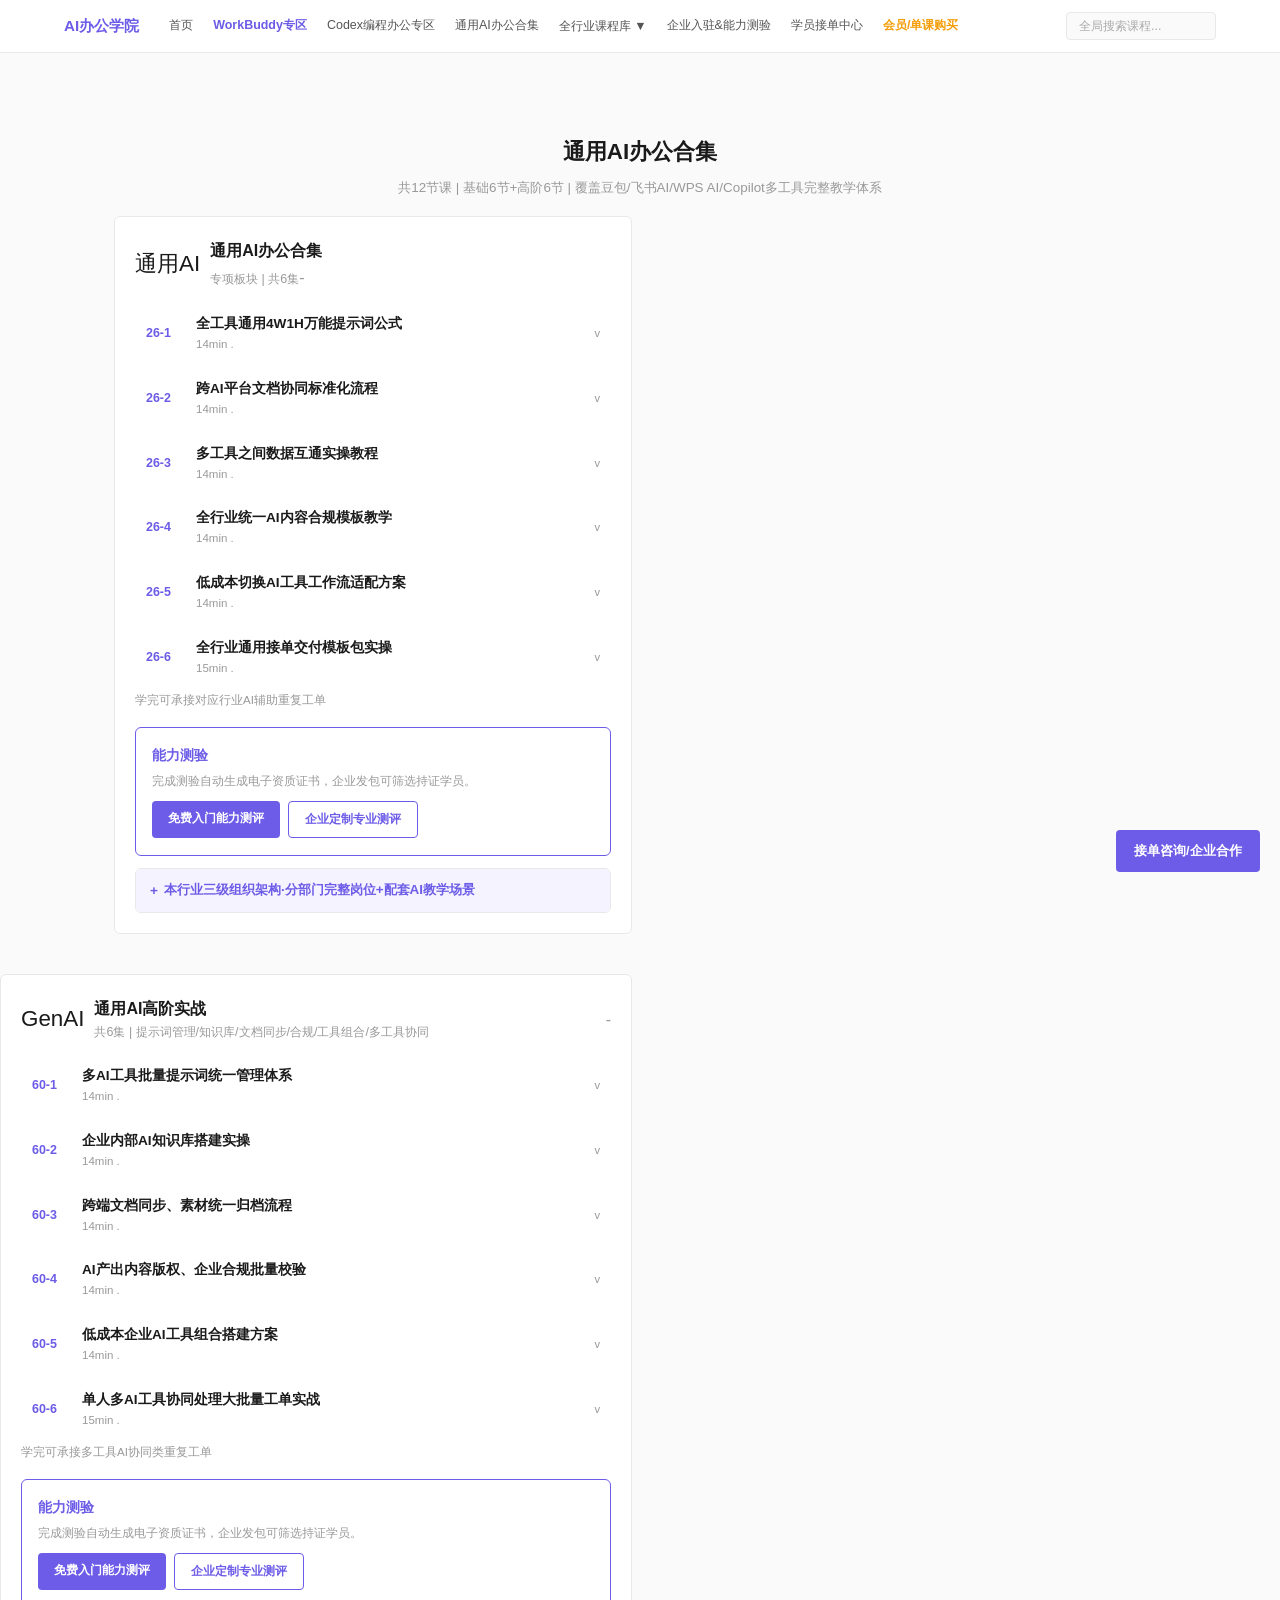
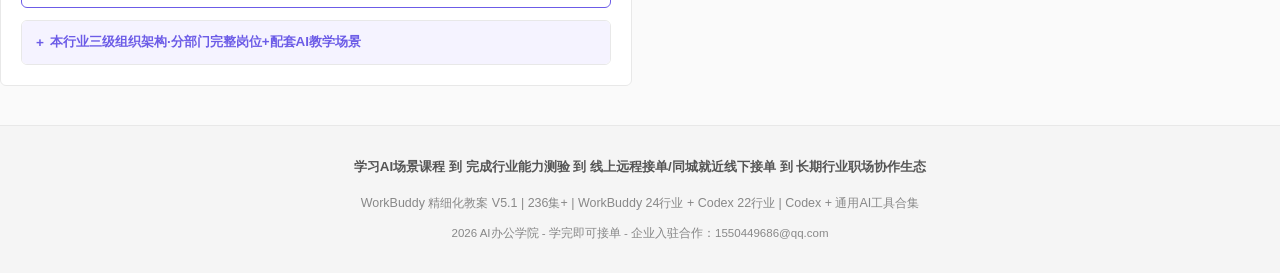
==== ai-universal.html @ bb8b0fdb "V8.2: 首页新增蝴蝶手绘开场动画-飞行轨迹拼出行星下的学院-2.5s淡出" ====
<!DOCTYPE html>
<html lang="zh-CN">
<head>
<meta charset="UTF-8">
<meta name="viewport" content="width=device-width, initial-scale=1.0">
<title>通用AI合集 | AI办公学院</title>
<link rel="stylesheet" href="styles.css">
<style>

</style>
</head>
<body>
<div class="top-nav">
  <div class="top-nav-inner">
    <a href="index.html" class="logo">AI办公学院</a>
    <div class="nav-links">
      <a href="index.html">首页</a>
      <a href="workbuddy.html" class="accent">WorkBuddy专区</a>
      <a href="codex.html">Codex编程办公专区</a>
      <a href="ai-universal.html">通用AI办公合集</a>
      <div class="dropdown">
        <button class="dropbtn">全行业课程库 ▼</button>
        <div class="dropdown-content">
          <a href="workbuddy.html?ch=0">通用基础入门</a><a href="workbuddy.html?ch=1">教育/培训</a>
          <a href="workbuddy.html?ch=2">电商/零售</a><a href="workbuddy.html?ch=3">制造业/供应链</a>
          <a href="workbuddy.html?ch=4">商务/企业服务</a><a href="workbuddy.html?ch=5">IT/科技</a>
          <a href="workbuddy.html?ch=6">金融/财会</a><a href="workbuddy.html?ch=7">创意/营销</a>
          <a href="workbuddy.html?ch=8">医疗/卫生</a><a href="workbuddy.html?ch=9">法律/咨询</a>
          <a href="workbuddy.html?ch=10">新媒体/内容创作</a><a href="workbuddy.html?ch=11">餐饮/酒店</a>
          <a href="workbuddy.html?ch=12">房地产/建筑</a><a href="workbuddy.html?ch=13">物流/运输</a>
          <a href="workbuddy.html?ch=14">游戏/娱乐</a><a href="workbuddy.html?ch=15">农业/食品</a>
          <a href="workbuddy.html?ch=16">政府/公共服务</a><a href="workbuddy.html?ch=17">科研/学术</a>
          <a href="workbuddy.html?ch=18">Skills开发</a><a href="workbuddy.html?ch=19">Prompt Engineering</a>
          <a href="workbuddy.html?ch=20">AI工作流自动化</a><a href="workbuddy.html?ch=21">数据分析进阶</a>
          <a href="workbuddy.html?ch=22">AI安全与合规</a>
          <a href="workbuddy.html?ch=23">艺术设计行业</a><a href="workbuddy.html?ch=24">传统手艺/非遗</a>
        </div>
      </div>
      <a href="enterprise.html">企业入驻&amp;能力测验</a>
      <a href="order-center.html">学员接单中心</a>
      <a href="enterprise.html#pricing" style="color:#f59e0b;font-weight:700;">会员/单课购买</a>
    </div>
    <div class="nav-search">
      <input type="text" id="navSearch" placeholder="全局搜索课程..." oninput="applyFilters()">
    </div>
  </div>
</div>
<div class="container">
<div class="section-divider" id="general-ai-section">
  <h2>通用AI办公合集</h2>
  <p>共12节课 | 基础6节+高阶6节 | 覆盖豆包/飞书AI/WPS AI/Copilot多工具完整教学体系</p>
</div>
<div class="category-grid">
  <div class="category-card" data-ch="26">
    <div class="card-header" onclick="this.parentElement.classList.toggle('collapsed')">
      <div class="card-emoji">通用AI</div>
      <div><div class="card-title">通用AI办公合集</div><div class="card-sub">专项板块 | 共6集<span class="card-toggle">-</span></div></div>
    </div>
    <ul class="ep-list">
<li class="ep-item" data-ch="26" data-ep="1" data-search="全工具通用4W1H万能提示词公式 通用提示词 教学环节1：情境导入——换了AI工具就不会用了？不存在的（1.5分钟）
设计意图：揭示所有AI工具提示词设计的底层共通逻辑，无论切换到豆包/飞书AI/WPS AI/Copilot都能快速适应。
核心理念：掌握4W1H，等于掌握了所有AI工具的通用语言。

教学环节2：4W1H公式深度拆解（4分钟）
知识内容：What(做什么/定义任务边界/明确产出形式)、Who(角色设定/专业背景/语气风格)、Why(目的说明/质量标准/成功定义)、How(步骤约束/格式要求/限制条件)、With(使用什么/工具选择/数据来源/参考素材)。
实操指令：用4W1H公式分别在豆包、飞书AI、WPS AI中执行同一个任务，对比产出差异和优化方向。

教学环节3：跨平台实操对比（4分钟）
实操指令：用同一套4W1H提示词，分别在以下工具执行【生成月度销售分析报告】任务：ChatGPT/豆包/飞书AI/WPS AI/Copilot，对比输出质量并记录各工具的最佳参数配置。

教学环节4：学员跟练（3分钟）
实操指令：选择你常用的2个AI工具，用4W1H公式分别编写提示词完成【竞品分析报告】，对比并优化。

教学环节5：总结与课后工单（1.5分钟）
学员收获：掌握4W1H万能提示词公式、能够在不同AI工具间自由切换、建立个人提示词质量评估标准。">
          <div class="ep-head" onclick="this.parentElement.classList.toggle('open')">
            <span class="ep-num">26-1</span>
            <div class="ep-info"><div class="ep-title">全工具通用4W1H万能提示词公式</div><div class="ep-meta">14min . </div></div>
            <span class="ep-arr">v</span>
          </div>
          <div class="ep-body"><div class="seg"><div class="sn">教学环节1：情境导入——换了AI工具就不会用了？不存在的（1.5分钟）</div><div class="sc">设计意图：揭示所有AI工具提示词设计的底层共通逻辑，无论切换到豆包/飞书AI/WPS AI/Copilot都能快速适应。
核心理念：掌握4W1H，等于掌握了所有AI工具的通用语言。</div></div><div class="seg"><div class="sn">教学环节2：4W1H公式深度拆解（4分钟）</div><div class="sc">知识内容：What(做什么/定义任务边界/明确产出形式)、Who(角色设定/专业背景/语气风格)、Why(目的说明/质量标准/成功定义)、How(步骤约束/格式要求/限制条件)、With(使用什么/工具选择/数据来源/参考素材)。
实操指令：用4W1H公式分别在豆包、飞书AI、WPS AI中执行同一个任务，对比产出差异和优化方向。</div></div><div class="seg"><div class="sn">教学环节3：跨平台实操对比（4分钟）</div><div class="sc">实操指令：用同一套4W1H提示词，分别在以下工具执行【生成月度销售分析报告】任务：ChatGPT/豆包/飞书AI/WPS AI/Copilot，对比输出质量并记录各工具的最佳参数配置。</div></div><div class="seg"><div class="sn">教学环节4：学员跟练（3分钟）</div><div class="sc">实操指令：选择你常用的2个AI工具，用4W1H公式分别编写提示词完成【竞品分析报告】，对比并优化。</div></div><div class="seg"><div class="sn">教学环节5：总结与课后工单（1.5分钟）</div><div class="sc">学员收获：掌握4W1H万能提示词公式、能够在不同AI工具间自由切换、建立个人提示词质量评估标准。</div></div>

          <div class="work-order-block">
            <div class="wo-title">课后接单实操工单</div>
            <div class="wo-desc">本行业企业真实重复工作任务，完成后可存入个人学员档案，解锁接单资质。</div>
            <a href="index.html" class="wo-btn">素材模板包下载（付费增值）</a>
          </div>

          </div>
        </li>
<li class="ep-item" data-ch="26" data-ep="2" data-search="跨AI平台文档协同标准化流程 跨平台协同 教学环节1：情境导入——各部门用不同AI工具，协同像巴别塔（1分钟）
设计意图：展示企业中多AI工具并存的现实状况和标准化协同方案。

教学环节2：标准化协同框架（3.5分钟）
知识内容：文档标准中间格式(Markdown→任意格式)、命名规范与版本管理、协同工作流(创作→审核→发布→归档)、跨平台格式兼容性矩阵。

教学环节3：协同流程实操（4.5分钟）
实操指令：建立团队AI文档协同标准：统一使用Markdown作为中间格式→定义文件命名规则(日期-项目-类型-版本)→设定审核流程(草案→评审→定稿)。演示一个完整的跨平台协同流程：用WPS AI生成初稿→转Markdown→用飞书AI补充数据分析→用豆包润色→输出最终版。

教学环节4：学员跟练（3分钟）
实操指令：为你所在的团队设计一份AI文档协同标准流程，包含格式规范、命名规则、审核节点。

教学环节5：总结与课后工单（2分钟）
学员收获：掌握跨平台文档协同的标准化流程、能够设计团队级AI协同规范、理解标准化在企业AI落地中的关键作用。">
          <div class="ep-head" onclick="this.parentElement.classList.toggle('open')">
            <span class="ep-num">26-2</span>
            <div class="ep-info"><div class="ep-title">跨AI平台文档协同标准化流程</div><div class="ep-meta">14min . </div></div>
            <span class="ep-arr">v</span>
          </div>
          <div class="ep-body"><div class="seg"><div class="sn">教学环节1：情境导入——各部门用不同AI工具，协同像巴别塔（1分钟）</div><div class="sc">设计意图：展示企业中多AI工具并存的现实状况和标准化协同方案。</div></div><div class="seg"><div class="sn">教学环节2：标准化协同框架（3.5分钟）</div><div class="sc">知识内容：文档标准中间格式(Markdown→任意格式)、命名规范与版本管理、协同工作流(创作→审核→发布→归档)、跨平台格式兼容性矩阵。</div></div><div class="seg"><div class="sn">教学环节3：协同流程实操（4.5分钟）</div><div class="sc">实操指令：建立团队AI文档协同标准：统一使用Markdown作为中间格式→定义文件命名规则(日期-项目-类型-版本)→设定审核流程(草案→评审→定稿)。演示一个完整的跨平台协同流程：用WPS AI生成初稿→转Markdown→用飞书AI补充数据分析→用豆包润色→输出最终版。</div></div><div class="seg"><div class="sn">教学环节4：学员跟练（3分钟）</div><div class="sc">实操指令：为你所在的团队设计一份AI文档协同标准流程，包含格式规范、命名规则、审核节点。</div></div><div class="seg"><div class="sn">教学环节5：总结与课后工单（2分钟）</div><div class="sc">学员收获：掌握跨平台文档协同的标准化流程、能够设计团队级AI协同规范、理解标准化在企业AI落地中的关键作用。</div></div>

          <div class="work-order-block">
            <div class="wo-title">课后接单实操工单</div>
            <div class="wo-desc">本行业企业真实重复工作任务，完成后可存入个人学员档案，解锁接单资质。</div>
            <a href="index.html" class="wo-btn">素材模板包下载（付费增值）</a>
          </div>

          </div>
        </li>
<li class="ep-item" data-ch="26" data-ep="3" data-search="多工具之间数据互通实操教程 多工具数据互通 教学环节1：情境导入——在5个AI工具之间复制粘贴数据，你应该不陌生（1分钟）
设计意图：展示工具孤岛导致的数据割裂问题和解决方案。

教学环节2：数据互通技术方案（3.5分钟）
知识内容：文件级互通(CSV/Excel/Markdown作为数据载体)、API级互通(OAuth认证/REST API/Webhook)、中间件级互通(Zapier/n8n/腾讯云函数)、数据安全与脱敏注意事项。

教学环节3：互通实操（4.5分钟）
实操指令：实现飞书表格+WPS AI的数据互通：飞书数据导出CSV→WPS AI读取分析→结果写回飞书文档。用Make(原Integromat)搭建豆包+飞书+企微的自动化通知链：豆包生成日报→飞书文档存储→企微群推送。

教学环节4：学员跟练（3分钟）
实操指令：选择你常用的2个平台，用CSV作为中间格式完成一次数据互通操作。

教学环节5：总结与课后工单（2分钟）
学员收获：掌握多工具数据互通的三种技术方案、能够设计并实施跨平台数据流、理解数据安全在互通场景中的重要性。">
          <div class="ep-head" onclick="this.parentElement.classList.toggle('open')">
            <span class="ep-num">26-3</span>
            <div class="ep-info"><div class="ep-title">多工具之间数据互通实操教程</div><div class="ep-meta">14min . </div></div>
            <span class="ep-arr">v</span>
          </div>
          <div class="ep-body"><div class="seg"><div class="sn">教学环节1：情境导入——在5个AI工具之间复制粘贴数据，你应该不陌生（1分钟）</div><div class="sc">设计意图：展示工具孤岛导致的数据割裂问题和解决方案。</div></div><div class="seg"><div class="sn">教学环节2：数据互通技术方案（3.5分钟）</div><div class="sc">知识内容：文件级互通(CSV/Excel/Markdown作为数据载体)、API级互通(OAuth认证/REST API/Webhook)、中间件级互通(Zapier/n8n/腾讯云函数)、数据安全与脱敏注意事项。</div></div><div class="seg"><div class="sn">教学环节3：互通实操（4.5分钟）</div><div class="sc">实操指令：实现飞书表格+WPS AI的数据互通：飞书数据导出CSV→WPS AI读取分析→结果写回飞书文档。用Make(原Integromat)搭建豆包+飞书+企微的自动化通知链：豆包生成日报→飞书文档存储→企微群推送。</div></div><div class="seg"><div class="sn">教学环节4：学员跟练（3分钟）</div><div class="sc">实操指令：选择你常用的2个平台，用CSV作为中间格式完成一次数据互通操作。</div></div><div class="seg"><div class="sn">教学环节5：总结与课后工单（2分钟）</div><div class="sc">学员收获：掌握多工具数据互通的三种技术方案、能够设计并实施跨平台数据流、理解数据安全在互通场景中的重要性。</div></div>

          <div class="work-order-block">
            <div class="wo-title">课后接单实操工单</div>
            <div class="wo-desc">本行业企业真实重复工作任务，完成后可存入个人学员档案，解锁接单资质。</div>
            <a href="index.html" class="wo-btn">素材模板包下载（付费增值）</a>
          </div>

          </div>
        </li>
<li class="ep-item" data-ch="26" data-ep="4" data-search="全行业统一AI内容合规模板教学 内容合规 教学环节1：情境导入——AI生成的内容，你敢直接发给客户吗（1分钟）
设计意图：展示AI内容不经审核直接使用的风险和合规审查的必要性。

教学环节2：全行业合规检查框架（3.5分钟）
知识内容：五维合规检查法(事实准确性/数据隐私/行业禁忌/法律责任/品牌一致性)、不同行业的合规重点(金融/医疗/法律/教育等)、AI输出审核清单模板。

教学环节3：合规模板实操（4.5分钟）
实操指令：创建通用的AI内容合规检查清单模板，适用于6大行业(金融/医疗/法律/教育/电商/政府)。写一个AI内容自动审核脚本：检查敏感词→验证数据引用→检测不恰当表述→标记需要人工审核的段落。为你的行业创建专属的内容合规模板：包含必须检查项+建议检查项+红线清单。

教学环节4：学员跟练（3分钟）
实操指令：用AI生成一段你的行业相关内容，然后用合规检查清单逐项审核，标注所有风险点。

教学环节5：总结与课后工单（2分钟）
学员收获：掌握五维合规检查法、能够为不同行业定制合规模板、理解AI内容合规在企业中的法务价值。">
          <div class="ep-head" onclick="this.parentElement.classList.toggle('open')">
            <span class="ep-num">26-4</span>
            <div class="ep-info"><div class="ep-title">全行业统一AI内容合规模板教学</div><div class="ep-meta">14min . </div></div>
            <span class="ep-arr">v</span>
          </div>
          <div class="ep-body"><div class="seg"><div class="sn">教学环节1：情境导入——AI生成的内容，你敢直接发给客户吗（1分钟）</div><div class="sc">设计意图：展示AI内容不经审核直接使用的风险和合规审查的必要性。</div></div><div class="seg"><div class="sn">教学环节2：全行业合规检查框架（3.5分钟）</div><div class="sc">知识内容：五维合规检查法(事实准确性/数据隐私/行业禁忌/法律责任/品牌一致性)、不同行业的合规重点(金融/医疗/法律/教育等)、AI输出审核清单模板。</div></div><div class="seg"><div class="sn">教学环节3：合规模板实操（4.5分钟）</div><div class="sc">实操指令：创建通用的AI内容合规检查清单模板，适用于6大行业(金融/医疗/法律/教育/电商/政府)。写一个AI内容自动审核脚本：检查敏感词→验证数据引用→检测不恰当表述→标记需要人工审核的段落。为你的行业创建专属的内容合规模板：包含必须检查项+建议检查项+红线清单。</div></div><div class="seg"><div class="sn">教学环节4：学员跟练（3分钟）</div><div class="sc">实操指令：用AI生成一段你的行业相关内容，然后用合规检查清单逐项审核，标注所有风险点。</div></div><div class="seg"><div class="sn">教学环节5：总结与课后工单（2分钟）</div><div class="sc">学员收获：掌握五维合规检查法、能够为不同行业定制合规模板、理解AI内容合规在企业中的法务价值。</div></div>

          <div class="work-order-block">
            <div class="wo-title">课后接单实操工单</div>
            <div class="wo-desc">本行业企业真实重复工作任务，完成后可存入个人学员档案，解锁接单资质。</div>
            <a href="index.html" class="wo-btn">素材模板包下载（付费增值）</a>
          </div>

          </div>
        </li>
<li class="ep-item" data-ch="26" data-ep="5" data-search="低成本切换AI工具工作流适配方案 工具切换 教学环节1：情境导入——公司突然换AI工具了，你的工作流还跑得通吗（1分钟）
设计意图：展示AI工具更换的常见场景和低成本适配方法。

教学环节2：工具适配的核心方法论（3.5分钟）
知识内容：功能映射表(找出新旧工具的等效功能)、提示词适配策略(调整格式/补全约束/添加上下文)、工作流重构三步法(分析→映射→测试)、成本效益分析(切换成本vs长期收益)。

教学环节3：切换实操（4.5分钟）
实操指令：模拟从ChatGPT切换到豆包的全流程：整理现有提示词库→建立功能映射→逐条适配测试→建立新工具的提示词模板库。编写一个自动化脚本：批量将ChatGPT格式的提示词转换为豆包/WPS AI/Copilot三种格式。

教学环节4：学员跟练（3分钟）
实操指令：梳理你目前使用的AI工具清单，为每个关键工作流设计切换到另一个工具的适配方案。

教学环节5：总结与课后工单（2分钟）
学员收获：掌握AI工具切换的系统方法论、能够低成本完成工具的迁移、理解工具无关性的架构设计思想。">
          <div class="ep-head" onclick="this.parentElement.classList.toggle('open')">
            <span class="ep-num">26-5</span>
            <div class="ep-info"><div class="ep-title">低成本切换AI工具工作流适配方案</div><div class="ep-meta">14min . </div></div>
            <span class="ep-arr">v</span>
          </div>
          <div class="ep-body"><div class="seg"><div class="sn">教学环节1：情境导入——公司突然换AI工具了，你的工作流还跑得通吗（1分钟）</div><div class="sc">设计意图：展示AI工具更换的常见场景和低成本适配方法。</div></div><div class="seg"><div class="sn">教学环节2：工具适配的核心方法论（3.5分钟）</div><div class="sc">知识内容：功能映射表(找出新旧工具的等效功能)、提示词适配策略(调整格式/补全约束/添加上下文)、工作流重构三步法(分析→映射→测试)、成本效益分析(切换成本vs长期收益)。</div></div><div class="seg"><div class="sn">教学环节3：切换实操（4.5分钟）</div><div class="sc">实操指令：模拟从ChatGPT切换到豆包的全流程：整理现有提示词库→建立功能映射→逐条适配测试→建立新工具的提示词模板库。编写一个自动化脚本：批量将ChatGPT格式的提示词转换为豆包/WPS AI/Copilot三种格式。</div></div><div class="seg"><div class="sn">教学环节4：学员跟练（3分钟）</div><div class="sc">实操指令：梳理你目前使用的AI工具清单，为每个关键工作流设计切换到另一个工具的适配方案。</div></div><div class="seg"><div class="sn">教学环节5：总结与课后工单（2分钟）</div><div class="sc">学员收获：掌握AI工具切换的系统方法论、能够低成本完成工具的迁移、理解工具无关性的架构设计思想。</div></div>

          <div class="work-order-block">
            <div class="wo-title">课后接单实操工单</div>
            <div class="wo-desc">本行业企业真实重复工作任务，完成后可存入个人学员档案，解锁接单资质。</div>
            <a href="index.html" class="wo-btn">素材模板包下载（付费增值）</a>
          </div>

          </div>
        </li>
<li class="ep-item" data-ch="26" data-ep="6" data-search="全行业通用接单交付模板包实操 接单交付 教学环节1：情境导入——学了这么多，怎么把能力变现（1.5分钟）
设计意图：将课程学习成果转化为可以直接交付给客户的标准产物。

教学环节2：接单交付标准体系（3.5分钟）
知识内容：交付物四件套(方案文档/执行脚本/操作手册/效果报告)、不同行业定制模板(设计/财务/运营/开发等)、客户沟通话术模板、定价策略和报价单模板。

教学环节3：模板包实操（5分钟）
实操指令：建立你的【AI办公能力接单交付模板包】，包含：1)需求确认单模板 2)方案设计模板 3)交付报告模板 4)客户验收单模板。写一个案例展示文档：你最近用AI完成的一个任务→结构化展示为接单案例。设计你的个人接单服务菜单：列出5-8个可交付的服务项目及对应价格。

教学环节4：学员跟练（3分钟）
实操指令：完成你的第一个【虚拟交付】：选择一个课程中练习过的任务，用标准模板包装成可交付的成果。

教学环节5：总结与课后工单（2分钟）
学员收获：掌握接单交付的标准流程和模板体系、能够将学习成果转化为商业价值、建立个人AI办公服务的品牌雏形。">
          <div class="ep-head" onclick="this.parentElement.classList.toggle('open')">
            <span class="ep-num">26-6</span>
            <div class="ep-info"><div class="ep-title">全行业通用接单交付模板包实操</div><div class="ep-meta">15min . </div></div>
            <span class="ep-arr">v</span>
          </div>
          <div class="ep-body"><div class="seg"><div class="sn">教学环节1：情境导入——学了这么多，怎么把能力变现（1.5分钟）</div><div class="sc">设计意图：将课程学习成果转化为可以直接交付给客户的标准产物。</div></div><div class="seg"><div class="sn">教学环节2：接单交付标准体系（3.5分钟）</div><div class="sc">知识内容：交付物四件套(方案文档/执行脚本/操作手册/效果报告)、不同行业定制模板(设计/财务/运营/开发等)、客户沟通话术模板、定价策略和报价单模板。</div></div><div class="seg"><div class="sn">教学环节3：模板包实操（5分钟）</div><div class="sc">实操指令：建立你的【AI办公能力接单交付模板包】，包含：1)需求确认单模板 2)方案设计模板 3)交付报告模板 4)客户验收单模板。写一个案例展示文档：你最近用AI完成的一个任务→结构化展示为接单案例。设计你的个人接单服务菜单：列出5-8个可交付的服务项目及对应价格。</div></div><div class="seg"><div class="sn">教学环节4：学员跟练（3分钟）</div><div class="sc">实操指令：完成你的第一个【虚拟交付】：选择一个课程中练习过的任务，用标准模板包装成可交付的成果。</div></div><div class="seg"><div class="sn">教学环节5：总结与课后工单（2分钟）</div><div class="sc">学员收获：掌握接单交付的标准流程和模板体系、能够将学习成果转化为商业价值、建立个人AI办公服务的品牌雏形。</div></div>

          <div class="work-order-block">
            <div class="wo-title">课后接单实操工单</div>
            <div class="wo-desc">本行业企业真实重复工作任务，完成后可存入个人学员档案，解锁接单资质。</div>
            <a href="index.html" class="wo-btn">素材模板包下载（付费增值）</a>
          </div>

          </div>
        </li>
      </li></ul>
<div class="order-hint">学完可承接对应行业AI辅助重复工单</div>

      <div class="ability-test-block">
        <div class="at-title">能力测验</div>
        <div class="at-desc">完成测验自动生成电子资质证书，企业发包可筛选持证学员。</div>
        <div class="at-btns">
          <a href="index.html" class="at-btn at-btn-free">免费入门能力测评</a>
          <a href="index.html" class="at-btn at-btn-pro">企业定制专业测评</a>
        </div>
      </div>

  



  



  
<div class="job-panel">
  <div class="job-header" onclick="this.parentElement.classList.toggle('job-open');event.stopPropagation();">
    <span class="job-icon">+</span>
    <span>本行业三级组织架构·分部门完整岗位+配套AI教学场景</span>
  </div>
  <div class="job-body"><div class="job-layer"><div class="job-layer-title">第一层：上层·高层决策岗（公司战略统筹层）</div><div class="job-dept"><div class="job-dept-title">总经办</div><div class="job-item">
    <div class="job-pos"><span class="job-badge">岗位</span> AI应用总监</div>
    <div class="job-sc"><strong>配套AI教学场景：</strong>战略数据看板维护|部门预算编制辅助|管理层报告自动生成</div>
    <div class="job-note">学成可承接该岗位线上远程/同城就近线下AI辅助工单</div>
  </div><div class="job-item">
    <div class="job-pos"><span class="job-badge">岗位</span> 数字化总监</div>
    <div class="job-sc"><strong>配套AI教学场景：</strong>战略数据看板维护|部门预算编制辅助|管理层报告自动生成</div>
    <div class="job-note">学成可承接该岗位线上远程/同城就近线下AI辅助工单</div>
  </div></div><div class="job-dept"><div class="job-dept-title">财务中心</div><div class="job-item">
    <div class="job-pos"><span class="job-badge">岗位</span> 财务经理</div>
    <div class="job-sc"><strong>配套AI教学场景：</strong>部门数据汇总报表生成|工作计划文档辅助|业绩指标自动统计</div>
    <div class="job-note">学成可承接该岗位线上远程/同城就近线下AI辅助工单</div>
  </div></div><div class="job-dept"><div class="job-dept-title">人力行政中心</div><div class="job-item">
    <div class="job-pos"><span class="job-badge">岗位</span> HR经理</div>
    <div class="job-sc"><strong>配套AI教学场景：</strong>部门数据汇总报表生成|工作计划文档辅助|业绩指标自动统计</div>
    <div class="job-note">学成可承接该岗位线上远程/同城就近线下AI辅助工单</div>
  </div></div></div><div class="job-layer"><div class="job-layer-title">第二层：中层·部门管理岗（部门执行统筹层）</div><div class="job-dept"><div class="job-dept-title">AI应用部</div><div class="job-item">
    <div class="job-pos"><span class="job-badge">岗位</span> AI应用经理</div>
    <div class="job-sc"><strong>配套AI教学场景：</strong>部门数据汇总报表生成|工作计划文档辅助|业绩指标自动统计</div>
    <div class="job-note">学成可承接该岗位线上远程/同城就近线下AI辅助工单</div>
  </div><div class="job-item">
    <div class="job-pos"><span class="job-badge">岗位</span> 工具选型主管</div>
    <div class="job-sc"><strong>配套AI教学场景：</strong>组内任务分配看板|执行数据跟踪报告|人员排班辅助</div>
    <div class="job-note">学成可承接该岗位线上远程/同城就近线下AI辅助工单</div>
  </div></div><div class="job-dept"><div class="job-dept-title">培训部</div><div class="job-item">
    <div class="job-pos"><span class="job-badge">岗位</span> 培训经理</div>
    <div class="job-sc"><strong>配套AI教学场景：</strong>部门数据汇总报表生成|工作计划文档辅助|业绩指标自动统计</div>
    <div class="job-note">学成可承接该岗位线上远程/同城就近线下AI辅助工单</div>
  </div></div><div class="job-dept"><div class="job-dept-title">内容部</div><div class="job-item">
    <div class="job-pos"><span class="job-badge">岗位</span> 内容经理</div>
    <div class="job-sc"><strong>配套AI教学场景：</strong>部门数据汇总报表生成|工作计划文档辅助|业绩指标自动统计</div>
    <div class="job-note">学成可承接该岗位线上远程/同城就近线下AI辅助工单</div>
  </div></div></div><div class="job-layer"><div class="job-layer-title">第三层：下层·一线执行岗（基础落地操作层）</div><div class="job-dept"><div class="job-dept-title">应用组</div><div class="job-item">
    <div class="job-pos"><span class="job-badge">岗位</span> AI工具操作专员</div>
    <div class="job-sc"><strong>配套AI教学场景：</strong>日常数据录入汇总|报表格式统一输出|业务文档标准化</div>
    <div class="job-note">学成可承接该岗位线上远程/同城就近线下AI辅助工单</div>
  </div><div class="job-item">
    <div class="job-pos"><span class="job-badge">岗位</span> AI内容专员</div>
    <div class="job-sc"><strong>配套AI教学场景：</strong>日常数据录入汇总|报表格式统一输出|业务文档标准化</div>
    <div class="job-note">学成可承接该岗位线上远程/同城就近线下AI辅助工单</div>
  </div></div><div class="job-dept"><div class="job-dept-title">管理组</div><div class="job-item">
    <div class="job-pos"><span class="job-badge">岗位</span> 提示词管理专员</div>
    <div class="job-sc"><strong>配套AI教学场景：</strong>日常数据录入汇总|报表格式统一输出|业务文档标准化</div>
    <div class="job-note">学成可承接该岗位线上远程/同城就近线下AI辅助工单</div>
  </div><div class="job-item">
    <div class="job-pos"><span class="job-badge">岗位</span> 合规模板专员</div>
    <div class="job-sc"><strong>配套AI教学场景：</strong>日常数据录入汇总|报表格式统一输出|业务文档标准化</div>
    <div class="job-note">学成可承接该岗位线上远程/同城就近线下AI辅助工单</div>
  </div></div><div class="job-dept"><div class="job-dept-title">培训组</div><div class="job-item">
    <div class="job-pos"><span class="job-badge">岗位</span> AI培训专员</div>
    <div class="job-sc"><strong>配套AI教学场景：</strong>日常数据录入汇总|报表格式统一输出|业务文档标准化</div>
    <div class="job-note">学成可承接该岗位线上远程/同城就近线下AI辅助工单</div>
  </div><div class="job-item">
    <div class="job-pos"><span class="job-badge">岗位</span> 案例库专员</div>
    <div class="job-sc"><strong>配套AI教学场景：</strong>日常数据录入汇总|报表格式统一输出|业务文档标准化</div>
    <div class="job-note">学成可承接该岗位线上远程/同城就近线下AI辅助工单</div>
  </div></div></div>
    </div>
</div>
    </div>
</div>
    </div>

<div class="category-grid">
    <div class="category-card" data-ch="60">
      <div class="card-header" onclick="this.parentElement.classList.toggle('collapsed')">
        <div class="card-emoji">GenAI</div>
        <div><div class="card-title">通用AI高阶实战</div><div class="card-sub">共6集 | 提示词管理/知识库/文档同步/合规/工具组合/多工具协同</div></div>
        <span class="card-toggle">-</span>
      </div>
      <ul class="ep-list">
<li class="ep-item" data-ch="60" data-ep="1" data-search="多AI工具批量提示词统一管理体系 通用AI高阶 教学环节1：情境导入——你同时在用5个AI工具，每条提示词要重复写5遍（1.5分钟）
设计意图：展示多工具并存时的提示词管理痛点——不同工具提示词格式不同、效果难以对比、无法批量管理。
核心理念：建立统一的提示词管理体系，一次编写、多工具适配、效果可量化对比。

教学环节2：提示词统一管理架构（4分钟）
知识内容：提示词模板库三层架构（通用模板→行业模板→场景模板）、多工具格式适配（ChatGPT/豆包/飞书AI/WPS AI/Copilot的格式差异映射）、版本管理与A/B测试。
实操指令：建立你的个人提示词管理库：创建通用模板文件夹→按行业/场景分类→为每个模板标注适用工具→建立版本记录→设置效果评级标准。

教学环节3：批量适配与效果对比（4分钟）
实操指令：将同一条提示词模板批量适配到3个不同AI工具→分别执行→对比输出质量→记录各工具的最佳参数配置→迭代优化模板。

教学环节4：学员跟练（3分钟）
实操指令：创建至少10条提示词模板，覆盖你常用的3个以上工作场景，完成至少2个工具的适配对比。

教学环节5：总结与课后工单（1.5分钟）
学员收获：掌握多工具提示词的统一管理方法、能够建立个人/团队的提示词资产库、理解提示词管理的长期复利价值。">
          <div class="ep-head" onclick="this.parentElement.classList.toggle('open')">
            <span class="ep-num">60-1</span>
            <div class="ep-info"><div class="ep-title">多AI工具批量提示词统一管理体系</div><div class="ep-meta">14min . </div></div>
            <span class="ep-arr">v</span>
          </div>
          <div class="ep-body"><div class="seg"><div class="sn">教学环节1：情境导入——你同时在用5个AI工具，每条提示词要重复写5遍（1.5分钟）</div><div class="sc">设计意图：展示多工具并存时的提示词管理痛点——不同工具提示词格式不同、效果难以对比、无法批量管理。
核心理念：建立统一的提示词管理体系，一次编写、多工具适配、效果可量化对比。</div></div><div class="seg"><div class="sn">教学环节2：提示词统一管理架构（4分钟）</div><div class="sc">知识内容：提示词模板库三层架构（通用模板→行业模板→场景模板）、多工具格式适配（ChatGPT/豆包/飞书AI/WPS AI/Copilot的格式差异映射）、版本管理与A/B测试。
实操指令：建立你的个人提示词管理库：创建通用模板文件夹→按行业/场景分类→为每个模板标注适用工具→建立版本记录→设置效果评级标准。</div></div><div class="seg"><div class="sn">教学环节3：批量适配与效果对比（4分钟）</div><div class="sc">实操指令：将同一条提示词模板批量适配到3个不同AI工具→分别执行→对比输出质量→记录各工具的最佳参数配置→迭代优化模板。</div></div><div class="seg"><div class="sn">教学环节4：学员跟练（3分钟）</div><div class="sc">实操指令：创建至少10条提示词模板，覆盖你常用的3个以上工作场景，完成至少2个工具的适配对比。</div></div><div class="seg"><div class="sn">教学环节5：总结与课后工单（1.5分钟）</div><div class="sc">学员收获：掌握多工具提示词的统一管理方法、能够建立个人/团队的提示词资产库、理解提示词管理的长期复利价值。</div></div>
          <div class="work-order-block"><div class="wo-title">课后接单实操工单</div><div class="wo-desc">学完可承接企业批量自动化类重复工单，完成后解锁接单资质。</div><a href="enterprise.html" class="wo-btn">素材模板包下载（付费增值）</a></div>
          </div>
        </li>
<li class="ep-item" data-ch="60" data-ep="2" data-search="企业内部AI知识库搭建实操 通用AI高阶 教学环节1：情境导入——新员工入职要翻200页SOP手册（1分钟）
设计意图：展示企业知识管理的痛点——知识分散在文档/邮件/聊天记录中，新人学习成本高、老员工经验无法沉淀。

教学环节2：知识库架构与内容组织（4分钟）
知识内容：企业知识库三层结构（制度层/流程层/经验层）、知识条目标准模板、多格式知识文档的统一处理（Word/PDF/PPT/网页/聊天记录）。
实操指令：规划你的企业AI知识库结构：确定知识分类→设计知识条目模板→整理第一批知识文档→使用AI工具批量处理格式化→导入知识库平台。

教学环节3：AI知识库实操搭建（4.5分钟）
实操指令：选择飞书知识库/Notion/语雀任一平台→搭建企业知识库→上传并结构化知识文档→设置权限和搜索优化→用AI工具测试知识检索效果→迭代优化知识库结构。

教学环节4：学员跟练（3分钟）
实操指令：为你的团队搭建一个最小可行的AI知识库，包含至少20条核心知识条目，测试搜索和问答效果。

教学环节5：总结与课后工单（1.5分钟）
学员收获：掌握企业AI知识库的搭建方法、理解知识管理在AI时代的升级策略、能够为企业建立可持续的知识资产体系。">
          <div class="ep-head" onclick="this.parentElement.classList.toggle('open')">
            <span class="ep-num">60-2</span>
            <div class="ep-info"><div class="ep-title">企业内部AI知识库搭建实操</div><div class="ep-meta">14min . </div></div>
            <span class="ep-arr">v</span>
          </div>
          <div class="ep-body"><div class="seg"><div class="sn">教学环节1：情境导入——新员工入职要翻200页SOP手册（1分钟）</div><div class="sc">设计意图：展示企业知识管理的痛点——知识分散在文档/邮件/聊天记录中，新人学习成本高、老员工经验无法沉淀。</div></div><div class="seg"><div class="sn">教学环节2：知识库架构与内容组织（4分钟）</div><div class="sc">知识内容：企业知识库三层结构（制度层/流程层/经验层）、知识条目标准模板、多格式知识文档的统一处理（Word/PDF/PPT/网页/聊天记录）。
实操指令：规划你的企业AI知识库结构：确定知识分类→设计知识条目模板→整理第一批知识文档→使用AI工具批量处理格式化→导入知识库平台。</div></div><div class="seg"><div class="sn">教学环节3：AI知识库实操搭建（4.5分钟）</div><div class="sc">实操指令：选择飞书知识库/Notion/语雀任一平台→搭建企业知识库→上传并结构化知识文档→设置权限和搜索优化→用AI工具测试知识检索效果→迭代优化知识库结构。</div></div><div class="seg"><div class="sn">教学环节4：学员跟练（3分钟）</div><div class="sc">实操指令：为你的团队搭建一个最小可行的AI知识库，包含至少20条核心知识条目，测试搜索和问答效果。</div></div><div class="seg"><div class="sn">教学环节5：总结与课后工单（1.5分钟）</div><div class="sc">学员收获：掌握企业AI知识库的搭建方法、理解知识管理在AI时代的升级策略、能够为企业建立可持续的知识资产体系。</div></div>
          <div class="work-order-block"><div class="wo-title">课后接单实操工单</div><div class="wo-desc">学完可承接企业批量自动化类重复工单，完成后解锁接单资质。</div><a href="enterprise.html" class="wo-btn">素材模板包下载（付费增值）</a></div>
          </div>
        </li>
<li class="ep-item" data-ch="60" data-ep="3" data-search="跨端文档同步、素材统一归档流程 通用AI高阶 教学环节1：情境导入——一份方案在电脑/手机/平板上改了5个版本（1分钟）
设计意图：展示多设备办公的文档同步痛点——版本混乱、重复修改、文件丢失。

教学环节2：跨端同步技术方案（4分钟）
知识内容：云存储同步方案对比（OneDrive/坚果云/百度网盘/飞书云文档）、文件命名与版本管理规范、自动化同步脚本（文件监控+自动上传）。
实操指令：建立你的跨端文档同步方案：选择云存储平台→设置自动同步文件夹→制定文件命名和版本管理规则→用AI工具批量整理历史文档→建立统一的素材归档目录结构。

教学环节3：素材统一归档与智能标签（4.5分钟）
实操指令：建立AI驱动的素材归档系统：定义素材分类体系（图片/文档/模板/数据/代码）→用AI自动打标签→建立素材检索索引→设置定期自动整理规则→生成素材使用统计报告。

教学环节4：学员跟练（3分钟）
实操指令：整理你的工作文件，用AI辅助建立分类归档体系，统一文件命名规范，完成至少50个文件的归档。

教学环节5：总结与课后工单（1.5分钟）
学员收获：掌握跨端文档同步和素材归档的标准流程、能够建立个人/团队的文件管理体系、理解信息资产管理的长期价值。">
          <div class="ep-head" onclick="this.parentElement.classList.toggle('open')">
            <span class="ep-num">60-3</span>
            <div class="ep-info"><div class="ep-title">跨端文档同步、素材统一归档流程</div><div class="ep-meta">14min . </div></div>
            <span class="ep-arr">v</span>
          </div>
          <div class="ep-body"><div class="seg"><div class="sn">教学环节1：情境导入——一份方案在电脑/手机/平板上改了5个版本（1分钟）</div><div class="sc">设计意图：展示多设备办公的文档同步痛点——版本混乱、重复修改、文件丢失。</div></div><div class="seg"><div class="sn">教学环节2：跨端同步技术方案（4分钟）</div><div class="sc">知识内容：云存储同步方案对比（OneDrive/坚果云/百度网盘/飞书云文档）、文件命名与版本管理规范、自动化同步脚本（文件监控+自动上传）。
实操指令：建立你的跨端文档同步方案：选择云存储平台→设置自动同步文件夹→制定文件命名和版本管理规则→用AI工具批量整理历史文档→建立统一的素材归档目录结构。</div></div><div class="seg"><div class="sn">教学环节3：素材统一归档与智能标签（4.5分钟）</div><div class="sc">实操指令：建立AI驱动的素材归档系统：定义素材分类体系（图片/文档/模板/数据/代码）→用AI自动打标签→建立素材检索索引→设置定期自动整理规则→生成素材使用统计报告。</div></div><div class="seg"><div class="sn">教学环节4：学员跟练（3分钟）</div><div class="sc">实操指令：整理你的工作文件，用AI辅助建立分类归档体系，统一文件命名规范，完成至少50个文件的归档。</div></div><div class="seg"><div class="sn">教学环节5：总结与课后工单（1.5分钟）</div><div class="sc">学员收获：掌握跨端文档同步和素材归档的标准流程、能够建立个人/团队的文件管理体系、理解信息资产管理的长期价值。</div></div>
          <div class="work-order-block"><div class="wo-title">课后接单实操工单</div><div class="wo-desc">学完可承接企业批量自动化类重复工单，完成后解锁接单资质。</div><a href="enterprise.html" class="wo-btn">素材模板包下载（付费增值）</a></div>
          </div>
        </li>
<li class="ep-item" data-ch="60" data-ep="4" data-search="AI产出内容版权、企业合规批量校验 通用AI高阶 教学环节1：情境导入——AI生成的图片用到商业海报上，侵权风险有多大（1分钟）
设计意图：展示AI产出内容的版权和合规风险——图片版权、文字抄袭、数据隐私、行业禁忌。

教学环节2：AI内容版权与合规框架（4分钟）
知识内容：AI内容版权现状（不同工具的版权条款对比）、企业合规五维检查法（版权/隐私/行业/法律/品牌）、不同行业的合规红线清单。
实操指令：建立你的AI内容合规检查清单：整理常用AI工具的版权条款→制定企业AI内容使用规范→建立合规检查流程→设计违规分级和应对方案。

教学环节3：批量合规校验实操（4.5分钟）
实操指令：用AI辅助进行批量合规检查：准备10份AI产出的内容→逐一进行五维合规检查→标记风险点和风险等级→生成合规检查报告→对高风险内容进行人工复审和修改。

教学环节4：学员跟练（3分钟）
实操指令：用你所在行业的标准，对3份AI产出的内容进行完整的合规检查，标注所有风险点。

教学环节5：总结与课后工单（1.5分钟）
学员收获：掌握AI内容版权和合规检查的系统方法、能够为企业建立AI内容使用的合规体系、理解合规在商业应用中的法律价值。">
          <div class="ep-head" onclick="this.parentElement.classList.toggle('open')">
            <span class="ep-num">60-4</span>
            <div class="ep-info"><div class="ep-title">AI产出内容版权、企业合规批量校验</div><div class="ep-meta">14min . </div></div>
            <span class="ep-arr">v</span>
          </div>
          <div class="ep-body"><div class="seg"><div class="sn">教学环节1：情境导入——AI生成的图片用到商业海报上，侵权风险有多大（1分钟）</div><div class="sc">设计意图：展示AI产出内容的版权和合规风险——图片版权、文字抄袭、数据隐私、行业禁忌。</div></div><div class="seg"><div class="sn">教学环节2：AI内容版权与合规框架（4分钟）</div><div class="sc">知识内容：AI内容版权现状（不同工具的版权条款对比）、企业合规五维检查法（版权/隐私/行业/法律/品牌）、不同行业的合规红线清单。
实操指令：建立你的AI内容合规检查清单：整理常用AI工具的版权条款→制定企业AI内容使用规范→建立合规检查流程→设计违规分级和应对方案。</div></div><div class="seg"><div class="sn">教学环节3：批量合规校验实操（4.5分钟）</div><div class="sc">实操指令：用AI辅助进行批量合规检查：准备10份AI产出的内容→逐一进行五维合规检查→标记风险点和风险等级→生成合规检查报告→对高风险内容进行人工复审和修改。</div></div><div class="seg"><div class="sn">教学环节4：学员跟练（3分钟）</div><div class="sc">实操指令：用你所在行业的标准，对3份AI产出的内容进行完整的合规检查，标注所有风险点。</div></div><div class="seg"><div class="sn">教学环节5：总结与课后工单（1.5分钟）</div><div class="sc">学员收获：掌握AI内容版权和合规检查的系统方法、能够为企业建立AI内容使用的合规体系、理解合规在商业应用中的法律价值。</div></div>
          <div class="work-order-block"><div class="wo-title">课后接单实操工单</div><div class="wo-desc">学完可承接企业批量自动化类重复工单，完成后解锁接单资质。</div><a href="enterprise.html" class="wo-btn">素材模板包下载（付费增值）</a></div>
          </div>
        </li>
<li class="ep-item" data-ch="60" data-ep="5" data-search="低成本企业AI工具组合搭建方案 通用AI高阶 教学环节1：情境导入——小企业预算有限，怎么用AI工具组合做到大厂效果（1分钟）
设计意图：展示中小企业的AI工具选型困境——预算有限但需求多样，需要高性价比的组合方案。

教学环节2：企业AI工具选型方法论（4分钟）
知识内容：AI工具四维评估模型（功能匹配度/学习成本/价格/生态兼容性）、不同规模企业的推荐组合（个人/小团队/中型企业）、免费+付费混合策略。
实操指令：根据你的企业规模和需求，设计一套AI工具组合方案：列出核心需求→匹配工具→对比价格→计算ROI→输出选型建议报告。

教学环节3：工具组合搭建与测试（4.5分钟）
实操指令：实际搭建一套低成本AI工具组合：核心工具（AI对话+文档处理）→辅助工具（数据分析+自动化）→协作工具（云存储+项目管理）→测试全流程→优化替换不合适的工具。

教学环节4：学员跟练（3分钟）
实操指令：评估你目前使用的AI工具组合，找出最需要优化的3个环节，设计替代方案并进行成本对比。

教学环节5：总结与课后工单（1.5分钟）
学员收获：掌握企业AI工具组合的选型和搭建方法、能够以最低成本实现最大AI办公效能、理解工具组合策略的长期演化路径。">
          <div class="ep-head" onclick="this.parentElement.classList.toggle('open')">
            <span class="ep-num">60-5</span>
            <div class="ep-info"><div class="ep-title">低成本企业AI工具组合搭建方案</div><div class="ep-meta">14min . </div></div>
            <span class="ep-arr">v</span>
          </div>
          <div class="ep-body"><div class="seg"><div class="sn">教学环节1：情境导入——小企业预算有限，怎么用AI工具组合做到大厂效果（1分钟）</div><div class="sc">设计意图：展示中小企业的AI工具选型困境——预算有限但需求多样，需要高性价比的组合方案。</div></div><div class="seg"><div class="sn">教学环节2：企业AI工具选型方法论（4分钟）</div><div class="sc">知识内容：AI工具四维评估模型（功能匹配度/学习成本/价格/生态兼容性）、不同规模企业的推荐组合（个人/小团队/中型企业）、免费+付费混合策略。
实操指令：根据你的企业规模和需求，设计一套AI工具组合方案：列出核心需求→匹配工具→对比价格→计算ROI→输出选型建议报告。</div></div><div class="seg"><div class="sn">教学环节3：工具组合搭建与测试（4.5分钟）</div><div class="sc">实操指令：实际搭建一套低成本AI工具组合：核心工具（AI对话+文档处理）→辅助工具（数据分析+自动化）→协作工具（云存储+项目管理）→测试全流程→优化替换不合适的工具。</div></div><div class="seg"><div class="sn">教学环节4：学员跟练（3分钟）</div><div class="sc">实操指令：评估你目前使用的AI工具组合，找出最需要优化的3个环节，设计替代方案并进行成本对比。</div></div><div class="seg"><div class="sn">教学环节5：总结与课后工单（1.5分钟）</div><div class="sc">学员收获：掌握企业AI工具组合的选型和搭建方法、能够以最低成本实现最大AI办公效能、理解工具组合策略的长期演化路径。</div></div>
          <div class="work-order-block"><div class="wo-title">课后接单实操工单</div><div class="wo-desc">学完可承接企业批量自动化类重复工单，完成后解锁接单资质。</div><a href="enterprise.html" class="wo-btn">素材模板包下载（付费增值）</a></div>
          </div>
        </li>
<li class="ep-item" data-ch="60" data-ep="6" data-search="单人多AI工具协同处理大批量工单实战 通用AI高阶 教学环节1：情境导入——一个人+多AI工具，一天能处理多少工单（1.5分钟）
设计意图：展示单人+多AI工具协同的极限效率——用ChatGPT做内容、豆包做翻译、WPS AI做排版、飞书做协作，一个人完成一个团队的产出。

教学环节2：多工具协同工作流设计（4分钟）
知识内容：单人AI工厂模式（接收工单→智能分类→分派工具→并行处理→质量检查→打包交付）、工具间数据传递方式（CSV中间格式/云文档共享）、时间管理和效能最大化策略。
实操指令：设计你的单人AI工厂工作流：列出你的日常工作类型→匹配最适合的AI工具→设计工单处理流水线→建立质量检查标准→制定时间分配方案。

教学环节3：大批量工单实战处理（4.5分钟）
实操指令：模拟处理20个不同类型的工单：用所学的多工具协同方法→并行处理→统一质量校验→打包交付→统计处理时间和成功率→优化瓶颈环节。

教学环节4：学员跟练（3分钟）
实操指令：列出一周内你需要处理的重复性工作任务，设计一套多AI工具协同处理方案，估算效率提升百分比。

教学环节5：总结与课后工单（2分钟）
学员收获：掌握单人多AI工具协同处理大批量工单的系统方法、能够将个人AI办公效率提升3-5倍、理解AI时代的个人生产力最佳实践。">
          <div class="ep-head" onclick="this.parentElement.classList.toggle('open')">
            <span class="ep-num">60-6</span>
            <div class="ep-info"><div class="ep-title">单人多AI工具协同处理大批量工单实战</div><div class="ep-meta">15min . </div></div>
            <span class="ep-arr">v</span>
          </div>
          <div class="ep-body"><div class="seg"><div class="sn">教学环节1：情境导入——一个人+多AI工具，一天能处理多少工单（1.5分钟）</div><div class="sc">设计意图：展示单人+多AI工具协同的极限效率——用ChatGPT做内容、豆包做翻译、WPS AI做排版、飞书做协作，一个人完成一个团队的产出。</div></div><div class="seg"><div class="sn">教学环节2：多工具协同工作流设计（4分钟）</div><div class="sc">知识内容：单人AI工厂模式（接收工单→智能分类→分派工具→并行处理→质量检查→打包交付）、工具间数据传递方式（CSV中间格式/云文档共享）、时间管理和效能最大化策略。
实操指令：设计你的单人AI工厂工作流：列出你的日常工作类型→匹配最适合的AI工具→设计工单处理流水线→建立质量检查标准→制定时间分配方案。</div></div><div class="seg"><div class="sn">教学环节3：大批量工单实战处理（4.5分钟）</div><div class="sc">实操指令：模拟处理20个不同类型的工单：用所学的多工具协同方法→并行处理→统一质量校验→打包交付→统计处理时间和成功率→优化瓶颈环节。</div></div><div class="seg"><div class="sn">教学环节4：学员跟练（3分钟）</div><div class="sc">实操指令：列出一周内你需要处理的重复性工作任务，设计一套多AI工具协同处理方案，估算效率提升百分比。</div></div><div class="seg"><div class="sn">教学环节5：总结与课后工单（2分钟）</div><div class="sc">学员收获：掌握单人多AI工具协同处理大批量工单的系统方法、能够将个人AI办公效率提升3-5倍、理解AI时代的个人生产力最佳实践。</div></div>
          <div class="work-order-block"><div class="wo-title">课后接单实操工单</div><div class="wo-desc">学完可承接企业批量自动化类重复工单，完成后解锁接单资质。</div><a href="enterprise.html" class="wo-btn">素材模板包下载（付费增值）</a></div>
          </div>
        </li>
        </li></ul>
<div class="order-hint">学完可承接多工具AI协同类重复工单</div>
      <div class="ability-test-block">
        <div class="at-title">能力测验</div><div class="at-desc">完成测验自动生成电子资质证书，企业发包可筛选持证学员。</div>
        <div class="at-btns"><a href="enterprise.html" class="at-btn at-btn-free">免费入门能力测评</a><a href="enterprise.html" class="at-btn at-btn-pro">企业定制专业测评</a></div>
      </div>
    



  



  
<div class="job-panel">
  <div class="job-header" onclick="this.parentElement.classList.toggle('job-open');event.stopPropagation();">
    <span class="job-icon">+</span>
    <span>本行业三级组织架构·分部门完整岗位+配套AI教学场景</span>
  </div>
  <div class="job-body"><div class="job-layer"><div class="job-layer-title">第一层：上层·高层决策岗（公司战略统筹层）</div><div class="job-dept"><div class="job-dept-title">总经办</div><div class="job-item">
    <div class="job-pos"><span class="job-badge">岗位</span> AI战略总监</div>
    <div class="job-sc"><strong>配套AI教学场景：</strong>战略数据看板维护|部门预算编制辅助|管理层报告自动生成</div>
    <div class="job-note">学成可承接该岗位线上远程/同城就近线下AI辅助工单</div>
  </div><div class="job-item">
    <div class="job-pos"><span class="job-badge">岗位</span> 知识管理总监</div>
    <div class="job-sc"><strong>配套AI教学场景：</strong>战略数据看板维护|部门预算编制辅助|管理层报告自动生成</div>
    <div class="job-note">学成可承接该岗位线上远程/同城就近线下AI辅助工单</div>
  </div></div><div class="job-dept"><div class="job-dept-title">财务中心</div><div class="job-item">
    <div class="job-pos"><span class="job-badge">岗位</span> 财务经理</div>
    <div class="job-sc"><strong>配套AI教学场景：</strong>部门数据汇总报表生成|工作计划文档辅助|业绩指标自动统计</div>
    <div class="job-note">学成可承接该岗位线上远程/同城就近线下AI辅助工单</div>
  </div></div><div class="job-dept"><div class="job-dept-title">人力行政中心</div><div class="job-item">
    <div class="job-pos"><span class="job-badge">岗位</span> HR经理</div>
    <div class="job-sc"><strong>配套AI教学场景：</strong>部门数据汇总报表生成|工作计划文档辅助|业绩指标自动统计</div>
    <div class="job-note">学成可承接该岗位线上远程/同城就近线下AI辅助工单</div>
  </div></div></div><div class="job-layer"><div class="job-layer-title">第二层：中层·部门管理岗（部门执行统筹层）</div><div class="job-dept"><div class="job-dept-title">知识管理部</div><div class="job-item">
    <div class="job-pos"><span class="job-badge">岗位</span> 知识经理</div>
    <div class="job-sc"><strong>配套AI教学场景：</strong>部门数据汇总报表生成|工作计划文档辅助|业绩指标自动统计</div>
    <div class="job-note">学成可承接该岗位线上远程/同城就近线下AI辅助工单</div>
  </div><div class="job-item">
    <div class="job-pos"><span class="job-badge">岗位</span> 知识库主管</div>
    <div class="job-sc"><strong>配套AI教学场景：</strong>组内任务分配看板|执行数据跟踪报告|人员排班辅助</div>
    <div class="job-note">学成可承接该岗位线上远程/同城就近线下AI辅助工单</div>
  </div></div><div class="job-dept"><div class="job-dept-title">合规部</div><div class="job-item">
    <div class="job-pos"><span class="job-badge">岗位</span> 合规经理</div>
    <div class="job-sc"><strong>配套AI教学场景：</strong>部门数据汇总报表生成|工作计划文档辅助|业绩指标自动统计</div>
    <div class="job-note">学成可承接该岗位线上远程/同城就近线下AI辅助工单</div>
  </div></div><div class="job-dept"><div class="job-dept-title">技术部</div><div class="job-item">
    <div class="job-pos"><span class="job-badge">岗位</span> 技术经理</div>
    <div class="job-sc"><strong>配套AI教学场景：</strong>部门数据汇总报表生成|工作计划文档辅助|业绩指标自动统计</div>
    <div class="job-note">学成可承接该岗位线上远程/同城就近线下AI辅助工单</div>
  </div></div></div><div class="job-layer"><div class="job-layer-title">第三层：下层·一线执行岗（基础落地操作层）</div><div class="job-dept"><div class="job-dept-title">知识组</div><div class="job-item">
    <div class="job-pos"><span class="job-badge">岗位</span> 知识库专员</div>
    <div class="job-sc"><strong>配套AI教学场景：</strong>日常数据录入汇总|报表格式统一输出|业务文档标准化</div>
    <div class="job-note">学成可承接该岗位线上远程/同城就近线下AI辅助工单</div>
  </div><div class="job-item">
    <div class="job-pos"><span class="job-badge">岗位</span> 文档协同专员</div>
    <div class="job-sc"><strong>配套AI教学场景：</strong>日常数据录入汇总|报表格式统一输出|业务文档标准化</div>
    <div class="job-note">学成可承接该岗位线上远程/同城就近线下AI辅助工单</div>
  </div></div><div class="job-dept"><div class="job-dept-title">合规组</div><div class="job-item">
    <div class="job-pos"><span class="job-badge">岗位</span> AI合规专员</div>
    <div class="job-sc"><strong>配套AI教学场景：</strong>日常数据录入汇总|报表格式统一输出|业务文档标准化</div>
    <div class="job-note">学成可承接该岗位线上远程/同城就近线下AI辅助工单</div>
  </div><div class="job-item">
    <div class="job-pos"><span class="job-badge">岗位</span> 版权专员</div>
    <div class="job-sc"><strong>配套AI教学场景：</strong>日常数据录入汇总|报表格式统一输出|业务文档标准化</div>
    <div class="job-note">学成可承接该岗位线上远程/同城就近线下AI辅助工单</div>
  </div></div><div class="job-dept"><div class="job-dept-title">技术组</div><div class="job-item">
    <div class="job-pos"><span class="job-badge">岗位</span> 工具组合专员</div>
    <div class="job-sc"><strong>配套AI教学场景：</strong>日常数据录入汇总|报表格式统一输出|业务文档标准化</div>
    <div class="job-note">学成可承接该岗位线上远程/同城就近线下AI辅助工单</div>
  </div><div class="job-item">
    <div class="job-pos"><span class="job-badge">岗位</span> 协同管理专员</div>
    <div class="job-sc"><strong>配套AI教学场景：</strong>日常数据录入汇总|报表格式统一输出|业务文档标准化</div>
    <div class="job-note">学成可承接该岗位线上远程/同城就近线下AI辅助工单</div>
  </div></div></div>
    </div>
</div>
    </div>
</div>
</div>
</div>

<div class="footer-enhanced">
  <div class="footer-path">学习AI场景课程 到 完成行业能力测验 到 线上远程接单/同城就近线下接单 到 长期行业职场协作生态</div>
  <p style="margin-top:10px;">WorkBuddy 精细化教案 V5.1 | 236集+ | WorkBuddy 24行业 + Codex 22行业 | Codex + 通用AI工具合集</p>
  <p style="margin-top:6px;font-size:0.72rem;">2026 AI办公学院 - 学完即可接单 - 企业入驻合作：1550449686@qq.com</p>
</div>
<a href="enterprise.html" class="float-btn">接单咨询/企业合作</a>
<script>

</script>
<script>
</script>
</body>
</html>
---- styles.css ----
/* V8.0 Minimalist Design System */
:root {
  --bg: #fafafa;
  --card: #ffffff;
  --text: #1a1a1a;
  --sub: #999;
  --border: #e8e8e8;
  --accent: #6c5ce7;
  --accent-light: #f5f3ff;
  --green: #00b894;
  --gold: #e17055;
  --gold-light: #fff5f3;
}

* { margin: 0; padding: 0; box-sizing: border-box; }

body {
  font-family: -apple-system, BlinkMacSystemFont, 'Segoe UI', 'PingFang SC', 'Microsoft YaHei', sans-serif;
  background: var(--bg);
  color: var(--text);
  line-height: 1.7;
  font-size: 15px;
}

.container { max-width: 1100px; margin: 0 auto; padding: 40px 24px; }

/* ====== Navigation ====== */
.top-nav {
  background: #fff;
  border-bottom: 1px solid var(--border);
  position: sticky;
  top: 0;
  z-index: 1000;
}
.top-nav-inner {
  max-width: 1200px;
  margin: 0 auto;
  display: flex;
  align-items: center;
  padding: 0 24px;
  height: 52px;
  gap: 4px;
}
.top-nav .logo {
  font-weight: 700;
  font-size: 0.95rem;
  color: var(--accent);
  text-decoration: none;
  margin-right: 16px;
  white-space: nowrap;
}
.top-nav .nav-links { display: flex; align-items: center; gap: 0; flex-wrap: wrap; flex: 1; }
.top-nav .nav-links a, .top-nav .dropbtn {
  color: #555;
  text-decoration: none;
  font-size: 0.78rem;
  padding: 8px 10px;
  border-radius: 4px;
  white-space: nowrap;
  transition: all 0.15s;
  cursor: pointer;
  border: none;
  background: none;
  font-family: inherit;
}
.top-nav .nav-links a:hover, .top-nav .dropbtn:hover { color: var(--accent); background: var(--accent-light); }
.top-nav .nav-links a.accent { color: var(--accent); font-weight: 600; }
.top-nav .nav-search { margin-left: auto; }
.top-nav .nav-search input {
  padding: 6px 12px;
  border: 1px solid var(--border);
  border-radius: 4px;
  font-size: 0.78rem;
  width: 150px;
  background: var(--bg);
  color: var(--text);
  outline: none;
  transition: border-color 0.2s;
}
.top-nav .nav-search input:focus { border-color: var(--accent); }
.top-nav .nav-search input::placeholder { color: #aaa; }

.dropdown { position: relative; display: inline-block; }
.dropdown-content {
  display: none;
  position: absolute;
  top: 100%;
  left: 0;
  background: #fff;
  min-width: 280px;
  border: 1px solid var(--border);
  border-radius: 6px;
  box-shadow: 0 2px 8px rgba(0,0,0,0.06);
  z-index: 1001;
  padding: 6px 0;
  columns: 2;
}
.dropdown:hover .dropdown-content { display: block; }
.dropdown-content a {
  display: block;
  padding: 6px 14px;
  font-size: 0.74rem;
  color: #555;
  text-decoration: none;
  break-inside: avoid;
}
.dropdown-content a:hover { background: var(--accent-light); color: var(--accent); }

@media(max-width:768px){
  .top-nav-inner { flex-wrap: wrap; height: auto; padding: 8px 12px; }
  .top-nav .nav-search { margin-left: 0; width: 100%; }
  .top-nav .nav-search input { width: 100%; }
}

/* ====== Header/Banner ====== */
.header {
  text-align: center;
  padding: 60px 24px 40px;
  background: #fff;
  border: 1px solid var(--border);
  border-radius: 8px;
  margin-bottom: 32px;
}
.header h1 {
  font-size: 1.6rem;
  font-weight: 700;
  color: var(--text);
  margin-bottom: 8px;
  line-height: 1.4;
}
.header p { color: var(--sub); font-size: 0.9rem; }
.header .stats {
  display: flex;
  justify-content: center;
  gap: 40px;
  margin-top: 24px;
  flex-wrap: wrap;
}
.header .stat { text-align: center; }
.header .stat .num { font-size: 1.8rem; font-weight: 700; color: var(--accent); }
.header .stat .label { font-size: 0.78rem; color: var(--sub); margin-top: 2px; }

/* ====== Banner Cards ====== */
.banner-cards {
  display: grid;
  grid-template-columns: repeat(3, 1fr);
  gap: 16px;
  margin-top: 28px;
}
.banner-card {
  background: var(--bg);
  border: 1px solid var(--border);
  border-radius: 6px;
  padding: 20px;
  text-align: left;
}
.banner-card .bc-icon { font-size: 1.2rem; margin-bottom: 6px; color: var(--accent); font-weight: 700; }
.banner-card .bc-title { font-weight: 700; font-size: 0.92rem; margin-bottom: 6px; color: var(--text); }
.banner-card .bc-desc { font-size: 0.78rem; color: var(--sub); line-height: 1.6; }
@media(max-width:768px){ .banner-cards{grid-template-columns:1fr;} }

/* ====== CTA Buttons ====== */
.cta-row { display: flex; gap: 10px; margin-top: 24px; flex-wrap: wrap; justify-content: center; }
.cta-btn {
  display: inline-flex;
  align-items: center;
  gap: 6px;
  padding: 10px 20px;
  border-radius: 4px;
  font-weight: 600;
  font-size: 0.84rem;
  text-decoration: none;
  transition: all 0.15s;
  border: none;
  cursor: pointer;
}
.cta-free { background: var(--accent-light); color: var(--accent); }
.cta-free:hover { background: #e8e0ff; }
.cta-vip { background: var(--gold-light); color: var(--gold); }
.cta-vip:hover { background: #ffe8e0; }
.cta-enterprise { background: #e6faf5; color: var(--green); }
.cta-enterprise:hover { background: #d0f5ea; }
.cta-group { background: #fdf2f8; color: #d63384; }
.cta-group:hover { background: #fce4ec; }

/* ====== Search & Tags ====== */
.search-bar { display: flex; gap: 10px; margin-bottom: 20px; flex-wrap: wrap; }
.search-bar input {
  flex: 1;
  min-width: 200px;
  padding: 10px 14px;
  border: 1px solid var(--border);
  border-radius: 4px;
  font-size: 0.88rem;
  outline: none;
  background: #fff;
  transition: border-color 0.2s;
}
.search-bar input:focus { border-color: var(--accent); }
.search-bar select {
  padding: 10px 14px;
  border: 1px solid var(--border);
  border-radius: 4px;
  font-size: 0.88rem;
  background: #fff;
}

.tag-bar { display: flex; gap: 8px; margin-bottom: 20px; flex-wrap: wrap; }
.tag-item {
  padding: 6px 14px;
  border-radius: 4px;
  font-size: 0.78rem;
  cursor: pointer;
  border: 1px solid var(--border);
  background: #fff;
  transition: all 0.15s;
}
.tag-item:hover { border-color: var(--accent); color: var(--accent); }
.tag-item.active { background: var(--accent); color: #fff; border-color: var(--accent); }
.tag-local { background: #e6faf5; color: var(--green); border-color: var(--green); }

/* ====== Chapter Tabs ====== */
.ch-tabs { display: flex; gap: 4px; margin-bottom: 20px; flex-wrap: wrap; }
.ch-tabs button {
  padding: 6px 12px;
  border: 1px solid var(--border);
  border-radius: 4px;
  cursor: pointer;
  font-size: 0.76rem;
  background: #fff;
  color: var(--sub);
  white-space: nowrap;
  transition: all 0.15s;
}
.ch-tabs button:hover { border-color: var(--accent); color: var(--accent); }
.ch-tabs button.active { background: var(--accent); color: #fff; border-color: var(--accent); }

/* ====== TOC Table ====== */
.toc {
  background: var(--card);
  border: 1px solid var(--border);
  border-radius: 6px;
  padding: 24px;
  margin-bottom: 28px;
  overflow-x: auto;
}
.toc h3 { font-size: 1rem; margin-bottom: 14px; font-weight: 700; }
.toc table { width: 100%; border-collapse: collapse; }
.toc th { text-align: left; padding: 8px 10px; border-bottom: 1px solid var(--border); font-size: 0.78rem; color: var(--sub); font-weight: 600; }
.toc td { padding: 8px 10px; border-bottom: 1px solid #f5f5f5; font-size: 0.84rem; }

/* ====== Category Grid & Cards ====== */
.category-grid {
  display: grid;
  grid-template-columns: repeat(auto-fill, minmax(480px, 1fr));
  gap: 16px;
}
.category-card {
  background: var(--card);
  border: 1px solid var(--border);
  border-radius: 6px;
  padding: 20px;
}
.category-card.hidden { display: none; }
.card-header {
  display: flex;
  align-items: center;
  gap: 10px;
  margin-bottom: 12px;
  cursor: pointer;
  user-select: none;
}
.card-header:hover { opacity: 0.8; }
.card-emoji { font-size: 1.4rem; line-height: 1; }
.card-title { font-size: 1rem; font-weight: 700; }
.card-sub { font-size: 0.78rem; color: var(--sub); }
.card-toggle { font-size: 1rem; margin-left: auto; transition: transform 0.2s; color: var(--sub); }
.category-card.collapsed .ep-list,
.category-card.collapsed .order-hint,
.category-card.collapsed .ability-test-block { display: none; }
.category-card.collapsed .card-toggle { transform: rotate(-90deg); }

/* ====== Episode List ====== */
.ep-list { list-style: none; }
.ep-item {
  border-radius: 4px;
  margin-bottom: 4px;
  border: 1px solid transparent;
}
.ep-item.hidden { display: none; }
.ep-head {
  display: flex;
  align-items: center;
  gap: 8px;
  padding: 8px 10px;
  cursor: pointer;
  user-select: none;
  border-radius: 4px;
  transition: background 0.15s;
}
.ep-head:hover { background: #f8f8f8; }
.ep-num { font-size: 0.78rem; color: var(--accent); font-weight: 600; min-width: 42px; }
.ep-info { flex: 1; min-width: 0; }
.ep-title { font-weight: 600; font-size: 0.85rem; color: var(--text); }
.ep-meta { font-size: 0.72rem; color: var(--sub); }
.ep-arr { font-size: 0.7rem; color: var(--sub); transition: transform 0.2s; }
.ep-item.open .ep-arr { transform: rotate(180deg); }
.ep-body { display: none; padding: 0 10px 10px; }
.ep-item.open .ep-body { display: block; }
.ep-body .seg { margin-top: 8px; }
.ep-body .sn { font-weight: 600; font-size: 0.8rem; color: var(--accent); }
.ep-body .sc { font-size: 0.78rem; color: #555; line-height: 1.7; margin-top: 2px; }

/* ====== Work Order Block ====== */
.work-order-block {
  border: 1px dashed var(--border);
  border-radius: 4px;
  padding: 14px;
  margin-top: 12px;
  background: #fafafa;
}
.work-order-block .wo-title { font-weight: 700; font-size: 0.84rem; color: var(--text); margin-bottom: 4px; }
.work-order-block .wo-desc { font-size: 0.76rem; color: var(--sub); line-height: 1.6; }
.work-order-block .wo-btn {
  display: inline-block;
  margin-top: 8px;
  padding: 6px 14px;
  background: #fff;
  border: 1px solid var(--accent);
  color: var(--accent);
  border-radius: 4px;
  font-size: 0.76rem;
  font-weight: 600;
  text-decoration: none;
  transition: all 0.15s;
}
.work-order-block .wo-btn:hover { background: var(--accent); color: #fff; }

/* ====== Ability Test Block ====== */
.ability-test-block {
  border: 1px solid var(--accent);
  border-radius: 6px;
  padding: 16px;
  margin-top: 16px;
  background: var(--card);
}
.ability-test-block .at-title { font-weight: 700; color: var(--accent); font-size: 0.88rem; margin-bottom: 4px; }
.ability-test-block .at-desc { font-size: 0.76rem; color: var(--sub); line-height: 1.6; }
.ability-test-block .at-btns { display: flex; gap: 8px; margin-top: 10px; flex-wrap: wrap; }
.at-btn { padding: 7px 16px; border-radius: 4px; font-size: 0.78rem; font-weight: 600; text-decoration: none; transition: all 0.15s; border: none; cursor: pointer; }
.at-btn-free { background: var(--accent); color: #fff; }
.at-btn-free:hover { opacity: 0.85; }
.at-btn-pro { background: #fff; border: 1px solid var(--accent); color: var(--accent); }
.at-btn-pro:hover { background: var(--accent-light); }

/* ====== Job Panel ====== */
.job-panel {
  margin-top: 12px;
  border: 1px solid var(--border);
  border-radius: 6px;
  overflow: hidden;
}
.job-header {
  cursor: pointer;
  padding: 10px 14px;
  background: var(--accent-light);
  font-weight: 700;
  font-size: 0.84rem;
  color: var(--accent);
  display: flex;
  align-items: center;
  gap: 6px;
  user-select: none;
}
.job-header:hover { background: #e8e0ff; }
.job-icon { font-size: 0.85rem; transition: transform 0.2s; }
.job-panel.job-open .job-icon { transform: rotate(45deg); }
.job-body { display: none; padding: 16px; }
.job-panel.job-open .job-body { display: block; }
.job-layer { margin-bottom: 16px; }
.job-layer-title {
  font-weight: 700;
  font-size: 0.84rem;
  color: var(--text);
  padding-bottom: 6px;
  border-bottom: 1px solid var(--border);
  margin-bottom: 10px;
}
.job-dept {
  margin: 6px 0 6px 16px;
  padding: 4px 0 4px 12px;
  border-left: 2px solid var(--border);
}
.job-dept-title { font-weight: 600; font-size: 0.78rem; color: #555; margin-bottom: 4px; }
.job-item {
  background: #fafafa;
  border: 1px solid #f0f0f0;
  border-radius: 4px;
  padding: 8px 10px;
  margin-bottom: 4px;
}
.job-pos { font-weight: 600; font-size: 0.78rem; color: var(--text); display: flex; align-items: center; gap: 4px; }
.job-badge {
  font-size: 0.6rem;
  background: var(--accent-light);
  color: var(--accent);
  padding: 1px 6px;
  border-radius: 3px;
  font-weight: 600;
}
.job-sc { font-size: 0.74rem; color: var(--sub); line-height: 1.6; margin-top: 2px; }
.job-note { font-size: 0.68rem; color: #aaa; margin-top: 2px; }

/* ====== Positions Section (old) ====== */
.positions-section { margin-top: 12px; border-top: 1px solid var(--border); padding-top: 8px; }
.pos-section-header { cursor: pointer; padding: 8px 12px; background: var(--accent-light); border-radius: 4px; font-weight: 700; font-size: 0.84rem; color: var(--accent); display: flex; align-items: center; gap: 6px; }
.pos-section-header:hover { background: #e8e0ff; }
.pos-section-body { display: none; }
.positions-section.pos-section-open .pos-section-body { display: block; }
.position-card { border: 1px solid var(--border); border-radius: 4px; margin: 6px 0; background: #fafafa; }
.pos-header { cursor: pointer; padding: 8px 12px; display: flex; align-items: center; gap: 6px; }
.pos-header:hover { background: #f0f0f0; }
.position-card.pos-open .pos-icon { transform: rotate(45deg); }
.pos-body { display: none; padding: 0 12px 10px; }
.position-card.pos-open .pos-body { display: block; }

/* ====== Section Divider ====== */
.section-divider { text-align: center; padding: 40px 0 16px; }
.section-divider h2 { font-size: 1.4rem; color: var(--text); font-weight: 700; }
.section-divider p { font-size: 0.84rem; color: var(--sub); margin-top: 6px; }

/* ====== Enterprise Section ====== */
.enterprise-section {
  background: #fff;
  border: 1px solid var(--border);
  border-radius: 8px;
  padding: 36px;
  margin: 28px 0;
}
.enterprise-section h2 { font-size: 1.3rem; font-weight: 700; margin-bottom: 20px; }
.enterprise-grid {
  display: grid;
  grid-template-columns: repeat(auto-fill, minmax(260px, 1fr));
  gap: 14px;
}
.enterprise-card {
  background: var(--bg);
  border: 1px solid var(--border);
  border-radius: 6px;
  padding: 18px;
}
.enterprise-card h4 { font-size: 0.92rem; font-weight: 700; margin-bottom: 8px; }
.enterprise-card p, .enterprise-card li { font-size: 0.8rem; color: #555; line-height: 1.7; }
.enterprise-card ul { padding-left: 18px; }

/* ====== Pricing ====== */
.price-tag {
  display: inline-block;
  padding: 2px 8px;
  border-radius: 3px;
  font-size: 0.7rem;
  font-weight: 600;
}
.price-299 { background: var(--gold-light); color: var(--gold); }

/* ====== Order Hint ====== */
.order-hint {
  font-size: 0.72rem;
  color: var(--sub);
  margin-top: 4px;
}

/* ====== Float Button ====== */
.float-btn {
  position: fixed;
  right: 20px;
  bottom: 28px;
  background: var(--accent);
  color: #fff;
  padding: 10px 18px;
  border-radius: 4px;
  font-size: 0.8rem;
  font-weight: 600;
  z-index: 999;
  text-decoration: none;
  white-space: nowrap;
  transition: opacity 0.15s;
}
.float-btn:hover { opacity: 0.85; }

/* ====== Footer ====== */
.footer-enhanced {
  background: #f5f5f5;
  color: #888;
  text-align: center;
  padding: 28px 20px;
  margin-top: 40px;
  border-radius: 0;
  font-size: 0.78rem;
  line-height: 2;
  border-top: 1px solid var(--border);
}
.footer-enhanced .footer-path { color: #555; font-weight: 600; font-size: 0.84rem; }

/* ====== Info ====== */
.info { font-size: 0.82rem; color: var(--sub); margin-bottom: 16px; }

/* ====== Mobile ====== */
@media(max-width:768px){
  .header h1 { font-size: 1.2rem; }
  .category-grid { grid-template-columns: 1fr; }
  .container { padding: 20px 12px; }
  .header { padding: 36px 16px; }
  .header .stats { gap: 20px; }
  .header .stat .num { font-size: 1.4rem; }
}

/* ====== Anchor cleanup ====== */
a, button, .card-header, .ep-head, .ch-tabs button, .tag-item, .cta-btn,
.dropbtn, .at-btn, .wo-btn, .float-btn, .nav-links a { cursor: pointer; transition: all 0.15s ease; }


/* V8.1: Hand-drawn sketch entrance animation */
@keyframes sketchIn {
  0% { clip-path: inset(0 100% 0 0); opacity: 0; }
  40% { clip-path: inset(0 0 0 0); opacity: 0.6; }
  100% { clip-path: inset(0 0 0 0); opacity: 1; }
}
@keyframes fadeUp {
  0% { opacity: 0; transform: translateY(8px); }
  100% { opacity: 1; transform: translateY(0); }
}
@keyframes paperIn {
  0% { opacity: 0; }
  100% { opacity: 1; }
}

.sketch-loading .container,
.sketch-loading .top-nav,
.sketch-loading .float-btn,
.sketch-loading .footer-enhanced { opacity: 0; }

.sketch-ready { animation: paperIn 0.4s ease forwards; }
.sketch-nav { animation: sketchIn 0.5s ease forwards; }
.sketch-title { animation: fadeUp 0.5s 0.15s ease both; }
.sketch-card { animation: fadeUp 0.5s 0.3s ease both; }
.sketch-content { animation: fadeUp 0.5s 0.45s ease both; }
.sketch-footer { animation: fadeUp 0.4s 0.6s ease both; }
.sketch-float { animation: fadeUp 0.4s 0.8s ease both; }

body.sketch-loading { background: #f5f2eb; }
body.sketch-ready { background: var(--bg); transition: background 0.6s ease; }

.top-nav, .header, .banner-card, .category-card, .ep-item,
.job-panel, .ability-test-block, .work-order-block,
.cta-btn, .at-btn, .float-btn {
  will-change: transform, opacity;
}
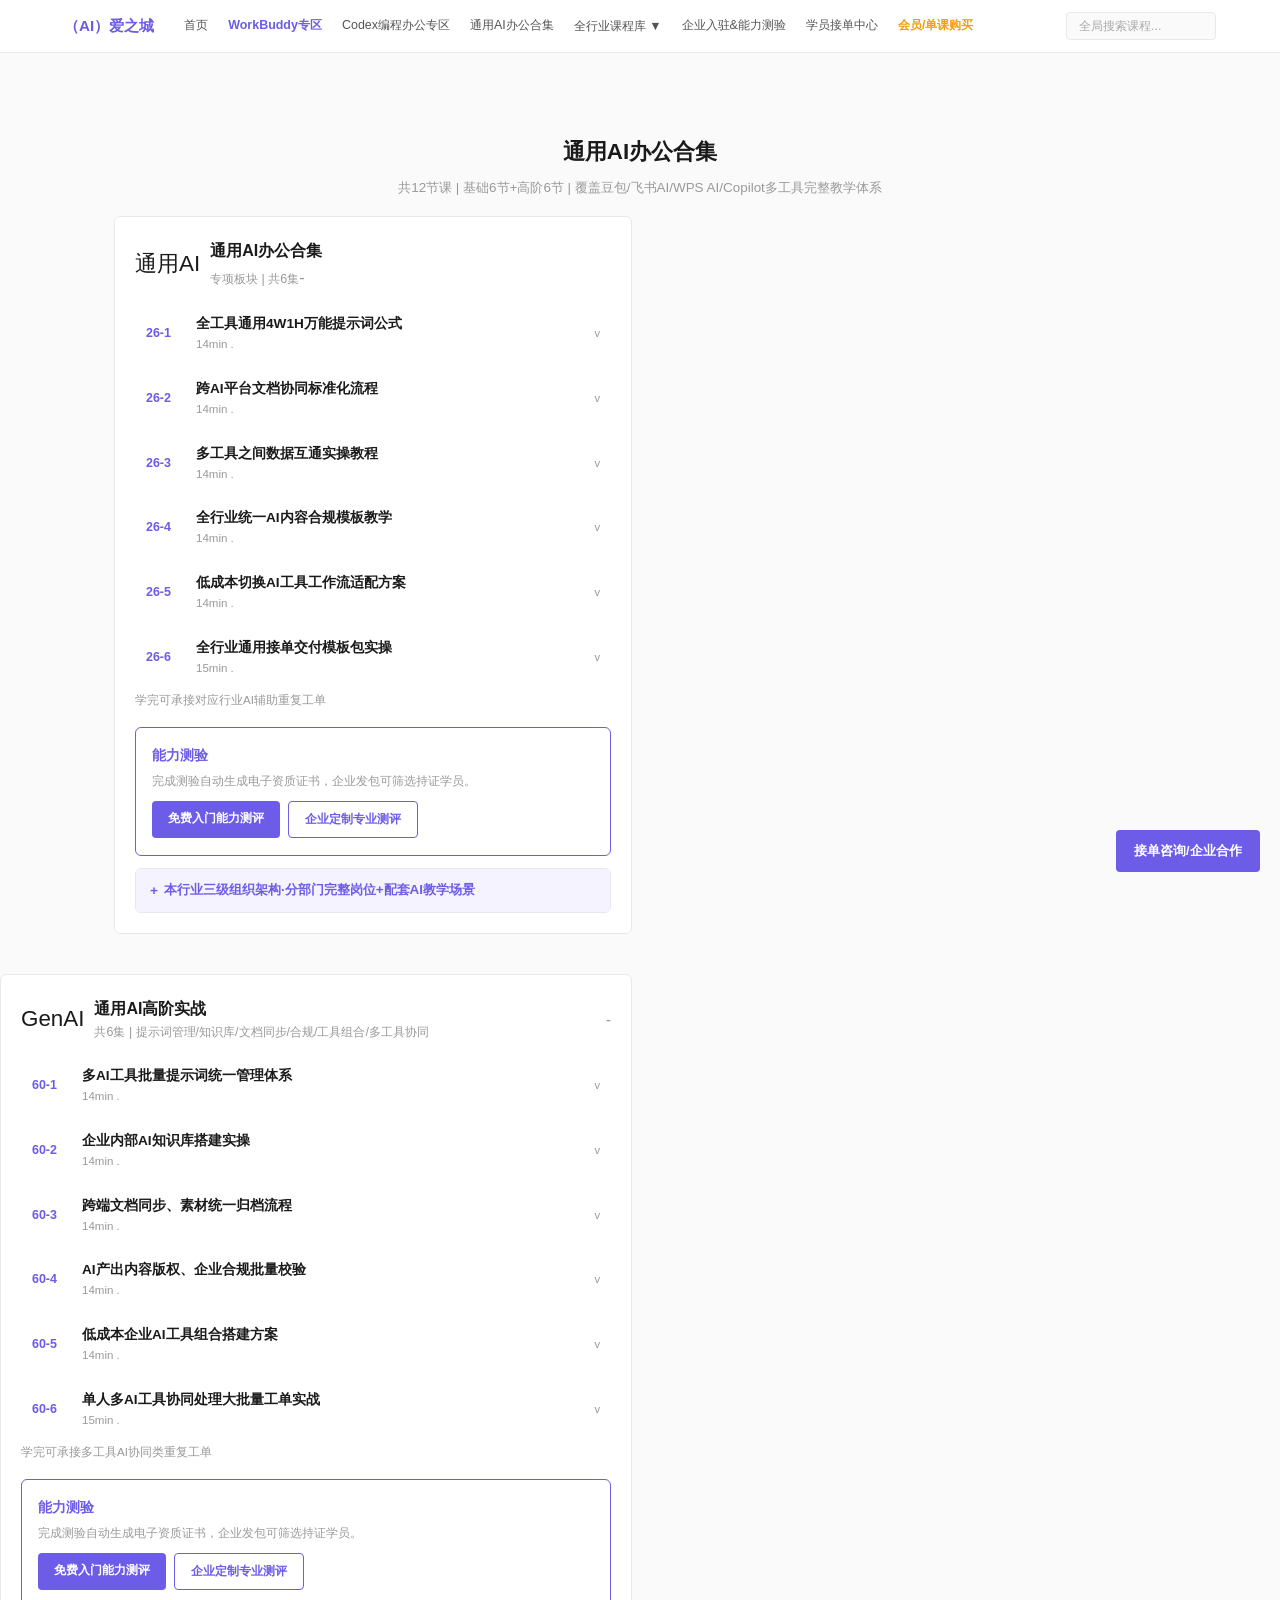
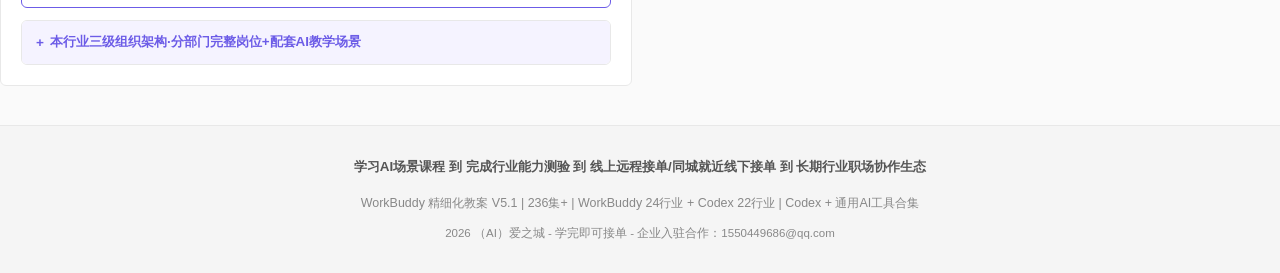
==== commit fc85178c: "rename: AI办公学院 -> （AI）爱之城" ====
--- a/ai-universal.html
+++ b/ai-universal.html
@@ -3,7 +3,7 @@
 <head>
 <meta charset="UTF-8">
 <meta name="viewport" content="width=device-width, initial-scale=1.0">
-<title>通用AI合集 | AI办公学院</title>
+<title>通用AI合集 | （AI）爱之城</title>
 <link rel="stylesheet" href="styles.css">
 <style>
 
@@ -12,7 +12,7 @@
 <body>
 <div class="top-nav">
   <div class="top-nav-inner">
-    <a href="index.html" class="logo">AI办公学院</a>
+    <a href="index.html" class="logo">（AI）爱之城</a>
     <div class="nav-links">
       <a href="index.html">首页</a>
       <a href="workbuddy.html" class="accent">WorkBuddy专区</a>
@@ -571,7 +571,7 @@
 <div class="footer-enhanced">
   <div class="footer-path">学习AI场景课程 到 完成行业能力测验 到 线上远程接单/同城就近线下接单 到 长期行业职场协作生态</div>
   <p style="margin-top:10px;">WorkBuddy 精细化教案 V5.1 | 236集+ | WorkBuddy 24行业 + Codex 22行业 | Codex + 通用AI工具合集</p>
-  <p style="margin-top:6px;font-size:0.72rem;">2026 AI办公学院 - 学完即可接单 - 企业入驻合作：1550449686@qq.com</p>
+  <p style="margin-top:6px;font-size:0.72rem;">2026 （AI）爱之城 - 学完即可接单 - 企业入驻合作：1550449686@qq.com</p>
 </div>
 <a href="enterprise.html" class="float-btn">接单咨询/企业合作</a>
 <script>
--- a/styles.css
+++ b/styles.css
@@ -556,3 +556,4 @@
 .cta-btn, .at-btn, .float-btn {
   will-change: transform, opacity;
 }
+/* CDN refresh 1781957674 */
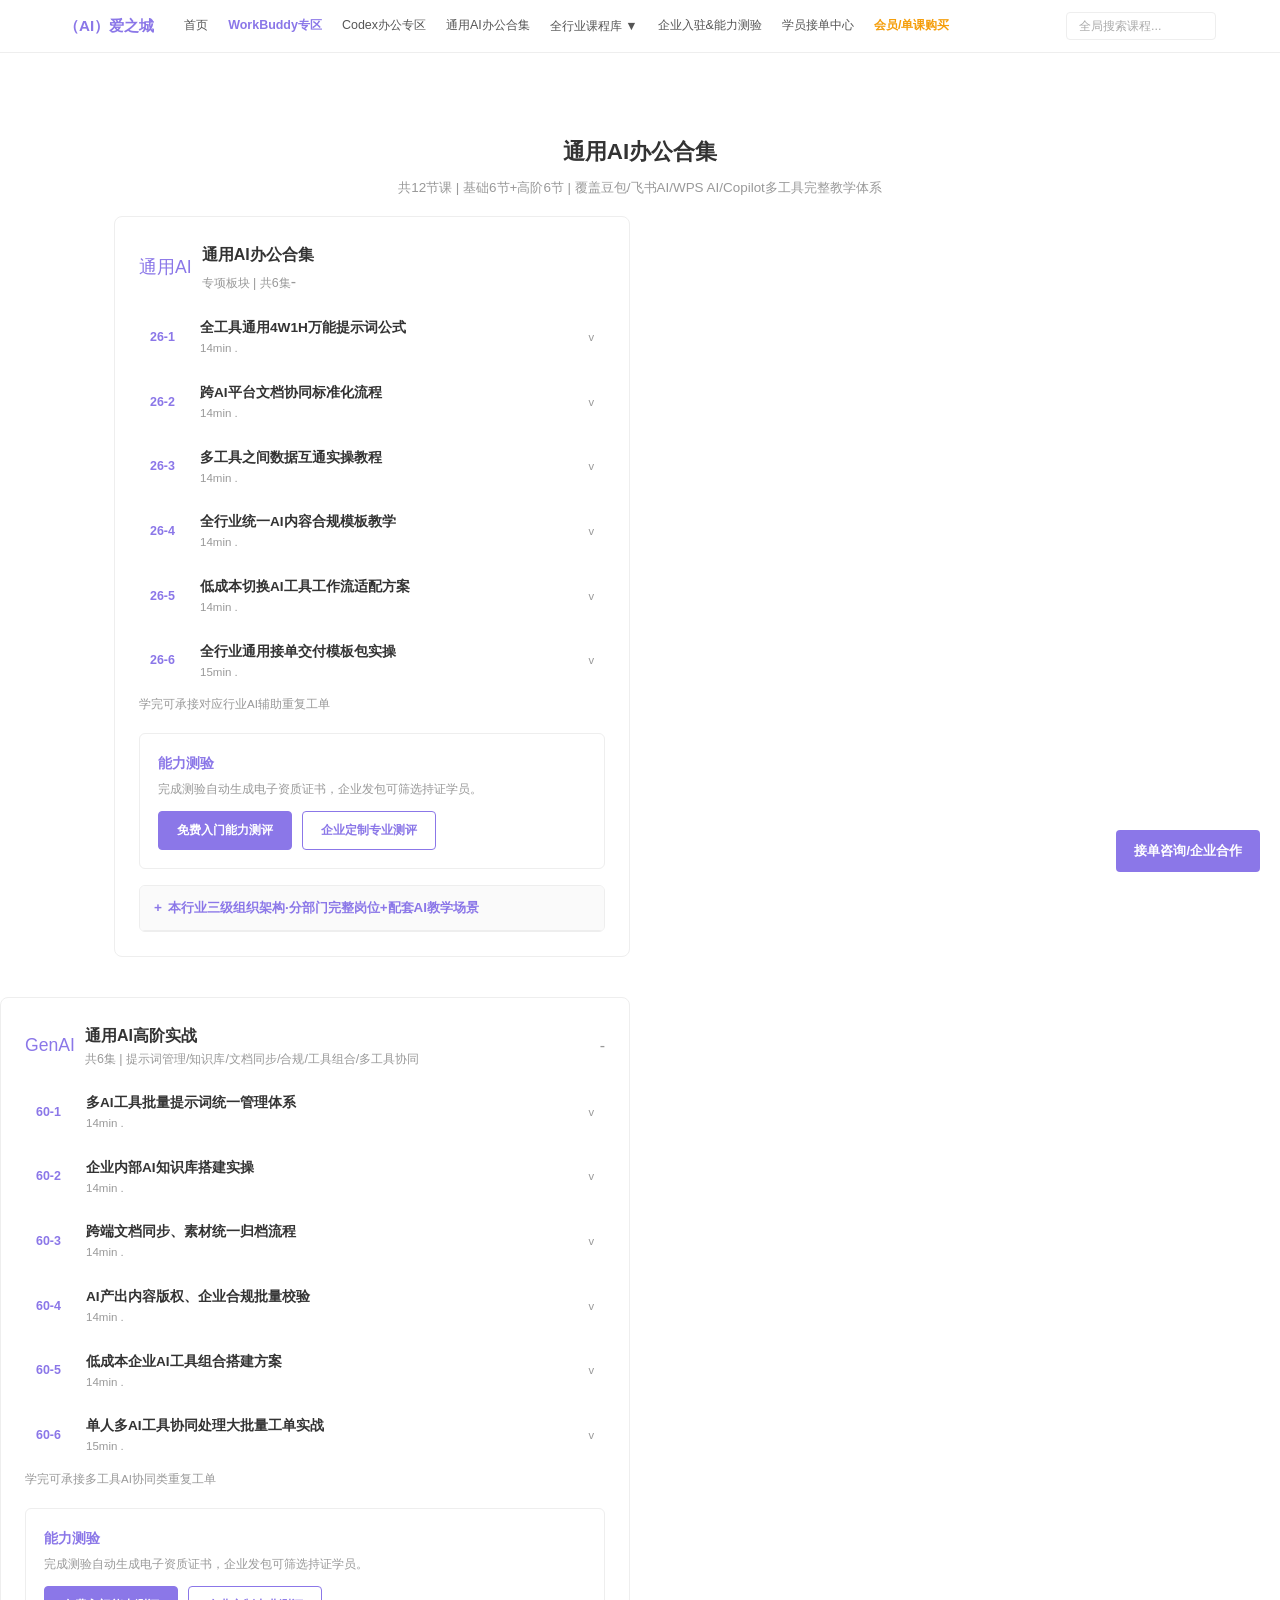
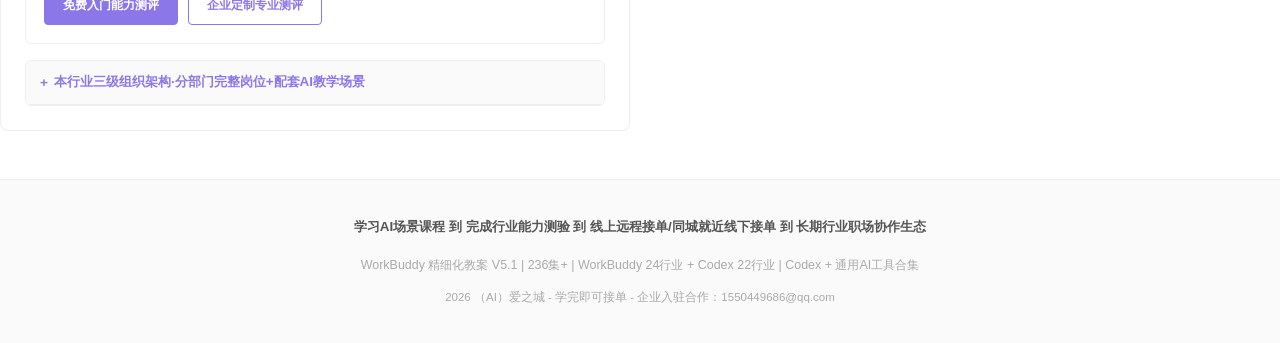
==== commit 42a052f2: "rename: Codex编程办公专区 -> Codex办公专区" ====
--- a/ai-universal.html
+++ b/ai-universal.html
@@ -16,7 +16,7 @@
     <div class="nav-links">
       <a href="index.html">首页</a>
       <a href="workbuddy.html" class="accent">WorkBuddy专区</a>
-      <a href="codex.html">Codex编程办公专区</a>
+      <a href="codex.html">Codex办公专区</a>
       <a href="ai-universal.html">通用AI办公合集</a>
       <div class="dropdown">
         <button class="dropbtn">全行业课程库 ▼</button>
--- a/styles.css
+++ b/styles.css
@@ -1,12 +1,12 @@
 /* V8.0 Minimalist Design System */
 :root {
-  --bg: #fafafa;
+  --bg: #ffffff;
   --card: #ffffff;
-  --text: #1a1a1a;
+  --text: #333;
   --sub: #999;
-  --border: #e8e8e8;
-  --accent: #6c5ce7;
-  --accent-light: #f5f3ff;
+  --border: #eee;
+  --accent: #8b77e8;
+  --accent-light: #f8f6ff;
   --green: #00b894;
   --gold: #e17055;
   --gold-light: #fff5f3;
@@ -253,13 +253,13 @@
 .category-grid {
   display: grid;
   grid-template-columns: repeat(auto-fill, minmax(480px, 1fr));
-  gap: 16px;
+  gap: 20px;
 }
 .category-card {
   background: var(--card);
   border: 1px solid var(--border);
-  border-radius: 6px;
-  padding: 20px;
+  border-radius: 8px;
+  padding: 24px;
 }
 .category-card.hidden { display: none; }
 .card-header {
@@ -270,8 +270,8 @@
   cursor: pointer;
   user-select: none;
 }
-.card-header:hover { opacity: 0.8; }
-.card-emoji { font-size: 1.4rem; line-height: 1; }
+.card-header:hover { background: #fafafa; border-radius: 4px; }
+.card-emoji { font-size: 1.1rem; line-height: 1; font-weight: 500; color: var(--accent); }
 .card-title { font-size: 1rem; font-weight: 700; }
 .card-sub { font-size: 0.78rem; color: var(--sub); }
 .card-toggle { font-size: 1rem; margin-left: auto; transition: transform 0.2s; color: var(--sub); }
@@ -324,12 +324,12 @@
 .work-order-block .wo-btn {
   display: inline-block;
   margin-top: 8px;
-  padding: 6px 14px;
+  padding: 6px 16px;
   background: #fff;
   border: 1px solid var(--accent);
   color: var(--accent);
   border-radius: 4px;
-  font-size: 0.76rem;
+  font-size: 0.74rem;
   font-weight: 600;
   text-decoration: none;
   transition: all 0.15s;
@@ -338,24 +338,24 @@
 
 /* ====== Ability Test Block ====== */
 .ability-test-block {
-  border: 1px solid var(--accent);
+  border: 1px solid var(--border);
   border-radius: 6px;
-  padding: 16px;
-  margin-top: 16px;
+  padding: 18px;
+  margin-top: 18px;
   background: var(--card);
 }
 .ability-test-block .at-title { font-weight: 700; color: var(--accent); font-size: 0.88rem; margin-bottom: 4px; }
 .ability-test-block .at-desc { font-size: 0.76rem; color: var(--sub); line-height: 1.6; }
-.ability-test-block .at-btns { display: flex; gap: 8px; margin-top: 10px; flex-wrap: wrap; }
-.at-btn { padding: 7px 16px; border-radius: 4px; font-size: 0.78rem; font-weight: 600; text-decoration: none; transition: all 0.15s; border: none; cursor: pointer; }
-.at-btn-free { background: var(--accent); color: #fff; }
-.at-btn-free:hover { opacity: 0.85; }
+.ability-test-block .at-btns { display: flex; gap: 10px; margin-top: 12px; flex-wrap: wrap; }
+.at-btn { padding: 8px 18px; border-radius: 4px; font-size: 0.78rem; font-weight: 600; text-decoration: none; transition: all 0.15s; cursor: pointer; display: inline-block; }
+.at-btn-free { background: var(--accent); color: #fff; border: 1px solid var(--accent); }
+.at-btn-free:hover { opacity: 0.88; }
 .at-btn-pro { background: #fff; border: 1px solid var(--accent); color: var(--accent); }
 .at-btn-pro:hover { background: var(--accent-light); }
 
 /* ====== Job Panel ====== */
 .job-panel {
-  margin-top: 12px;
+  margin-top: 16px;
   border: 1px solid var(--border);
   border-radius: 6px;
   overflow: hidden;
@@ -363,16 +363,17 @@
 .job-header {
   cursor: pointer;
   padding: 10px 14px;
-  background: var(--accent-light);
-  font-weight: 700;
+  background: #fafafa;
+  font-weight: 600;
   font-size: 0.84rem;
   color: var(--accent);
   display: flex;
   align-items: center;
   gap: 6px;
   user-select: none;
-}
-.job-header:hover { background: #e8e0ff; }
+  border-bottom: 1px solid var(--border);
+}
+.job-header:hover { background: var(--accent-light); }
 .job-icon { font-size: 0.85rem; transition: transform 0.2s; }
 .job-panel.job-open .job-icon { transform: rotate(45deg); }
 .job-body { display: none; padding: 16px; }
@@ -387,34 +388,34 @@
   margin-bottom: 10px;
 }
 .job-dept {
-  margin: 6px 0 6px 16px;
-  padding: 4px 0 4px 12px;
-  border-left: 2px solid var(--border);
+  margin: 8px 0 8px 20px;
+  padding: 0;
+  border-left: 1px solid var(--border);
+  padding-left: 12px;
 }
 .job-dept-title { font-weight: 600; font-size: 0.78rem; color: #555; margin-bottom: 4px; }
 .job-item {
-  background: #fafafa;
-  border: 1px solid #f0f0f0;
-  border-radius: 4px;
-  padding: 8px 10px;
-  margin-bottom: 4px;
-}
-.job-pos { font-weight: 600; font-size: 0.78rem; color: var(--text); display: flex; align-items: center; gap: 4px; }
+  border-bottom: 1px solid #f5f5f5;
+  padding: 10px 0;
+  margin-bottom: 0;
+}
+.job-item:last-child { border-bottom: none; }
+.job-pos { font-weight: 600; font-size: 0.8rem; color: var(--text); display: flex; align-items: center; gap: 6px; }
 .job-badge {
-  font-size: 0.6rem;
+  font-size: 0.62rem;
   background: var(--accent-light);
   color: var(--accent);
   padding: 1px 6px;
   border-radius: 3px;
   font-weight: 600;
 }
-.job-sc { font-size: 0.74rem; color: var(--sub); line-height: 1.6; margin-top: 2px; }
-.job-note { font-size: 0.68rem; color: #aaa; margin-top: 2px; }
-
-/* ====== Positions Section (old) ====== */
+.job-sc { font-size: 0.76rem; color: var(--sub); line-height: 1.8; margin-top: 4px; }
+.job-note { font-size: 0.68rem; color: #bbb; margin-top: 4px; }
+
+/* ====== Positions Section (legacy, now replaced by job-panel) ====== */
 .positions-section { margin-top: 12px; border-top: 1px solid var(--border); padding-top: 8px; }
-.pos-section-header { cursor: pointer; padding: 8px 12px; background: var(--accent-light); border-radius: 4px; font-weight: 700; font-size: 0.84rem; color: var(--accent); display: flex; align-items: center; gap: 6px; }
-.pos-section-header:hover { background: #e8e0ff; }
+.pos-section-header { cursor: pointer; padding: 8px 12px; background: #fafafa; border-radius: 4px; font-weight: 600; font-size: 0.84rem; color: var(--accent); display: flex; align-items: center; gap: 6px; border: 1px solid var(--border); }
+.pos-section-header:hover { background: var(--accent-light); }
 .pos-section-body { display: none; }
 .positions-section.pos-section-open .pos-section-body { display: block; }
 .position-card { border: 1px solid var(--border); border-radius: 4px; margin: 6px 0; background: #fafafa; }
@@ -490,14 +491,14 @@
 
 /* ====== Footer ====== */
 .footer-enhanced {
-  background: #f5f5f5;
-  color: #888;
+  background: #fafafa;
+  color: #aaa;
   text-align: center;
-  padding: 28px 20px;
-  margin-top: 40px;
+  padding: 32px 20px;
+  margin-top: 48px;
   border-radius: 0;
   font-size: 0.78rem;
-  line-height: 2;
+  line-height: 2.2;
   border-top: 1px solid var(--border);
 }
 .footer-enhanced .footer-path { color: #555; font-weight: 600; font-size: 0.84rem; }
@@ -520,40 +521,5 @@
 .dropbtn, .at-btn, .wo-btn, .float-btn, .nav-links a { cursor: pointer; transition: all 0.15s ease; }
 
 
-/* V8.1: Hand-drawn sketch entrance animation */
-@keyframes sketchIn {
-  0% { clip-path: inset(0 100% 0 0); opacity: 0; }
-  40% { clip-path: inset(0 0 0 0); opacity: 0.6; }
-  100% { clip-path: inset(0 0 0 0); opacity: 1; }
-}
-@keyframes fadeUp {
-  0% { opacity: 0; transform: translateY(8px); }
-  100% { opacity: 1; transform: translateY(0); }
-}
-@keyframes paperIn {
-  0% { opacity: 0; }
-  100% { opacity: 1; }
-}
-
-.sketch-loading .container,
-.sketch-loading .top-nav,
-.sketch-loading .float-btn,
-.sketch-loading .footer-enhanced { opacity: 0; }
-
-.sketch-ready { animation: paperIn 0.4s ease forwards; }
-.sketch-nav { animation: sketchIn 0.5s ease forwards; }
-.sketch-title { animation: fadeUp 0.5s 0.15s ease both; }
-.sketch-card { animation: fadeUp 0.5s 0.3s ease both; }
-.sketch-content { animation: fadeUp 0.5s 0.45s ease both; }
-.sketch-footer { animation: fadeUp 0.4s 0.6s ease both; }
-.sketch-float { animation: fadeUp 0.4s 0.8s ease both; }
-
-body.sketch-loading { background: #f5f2eb; }
-body.sketch-ready { background: var(--bg); transition: background 0.6s ease; }
-
-.top-nav, .header, .banner-card, .category-card, .ep-item,
-.job-panel, .ability-test-block, .work-order-block,
-.cta-btn, .at-btn, .float-btn {
-  will-change: transform, opacity;
-}
-/* CDN refresh 1781957674 */
+/* ====== Smooth transition defaults ====== */
+.top-nav, .category-card, .job-panel, .ability-test-block, .float-btn { transition: opacity 0.2s ease; }
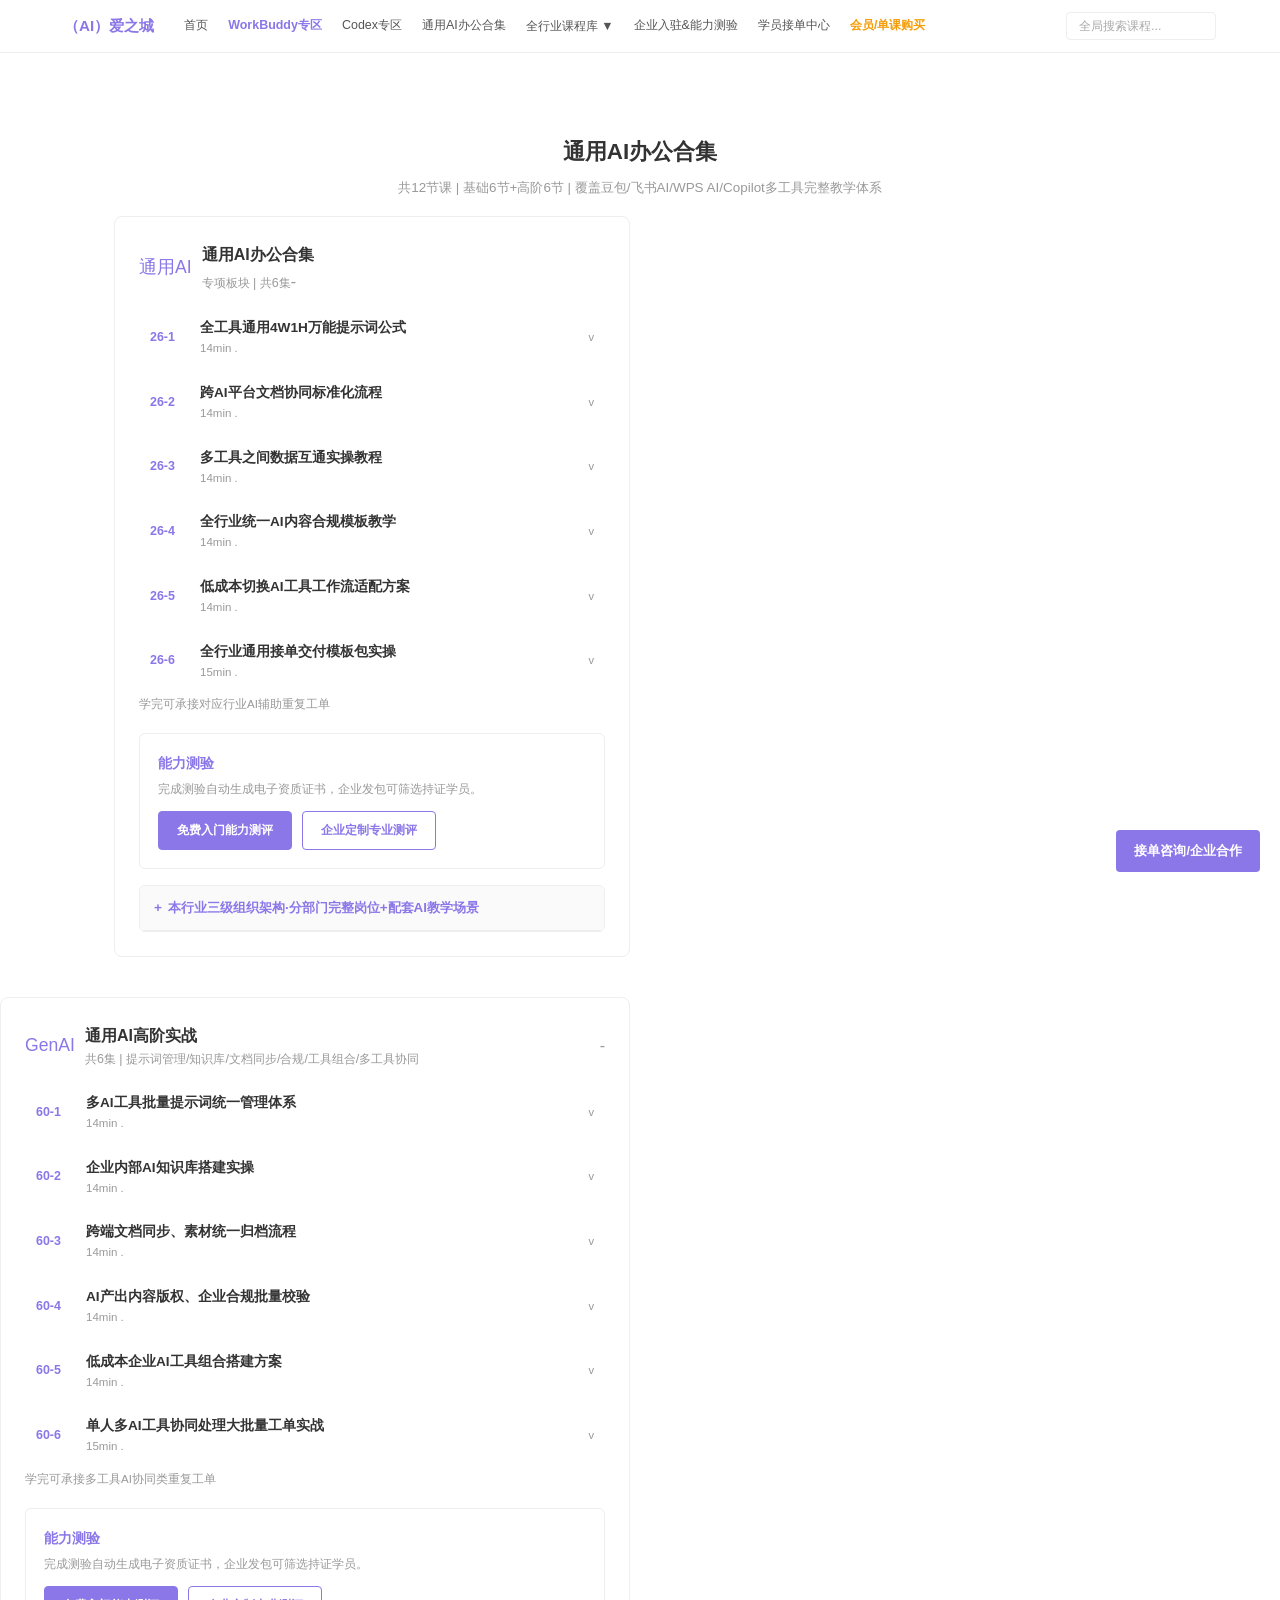
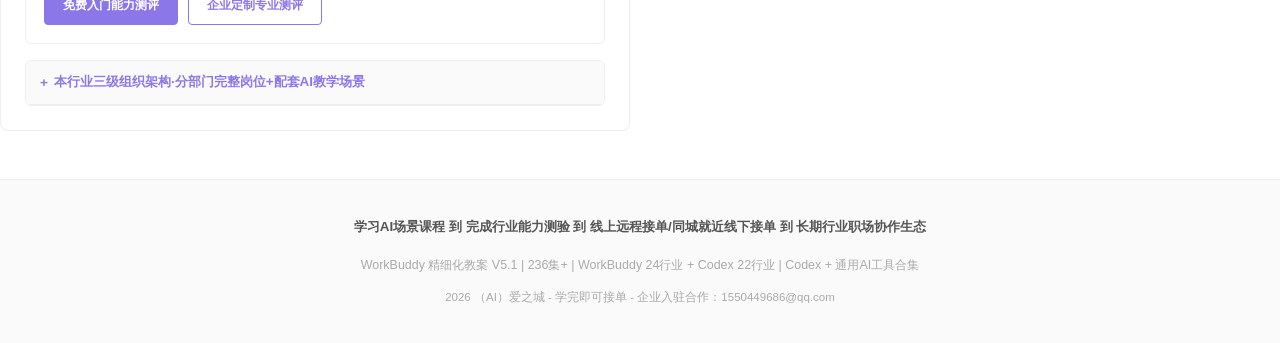
==== commit 5a86abc6: "rename: Codex办公专区 -> Codex专区" ====
--- a/ai-universal.html
+++ b/ai-universal.html
@@ -16,7 +16,7 @@
     <div class="nav-links">
       <a href="index.html">首页</a>
       <a href="workbuddy.html" class="accent">WorkBuddy专区</a>
-      <a href="codex.html">Codex办公专区</a>
+      <a href="codex.html">Codex专区</a>
       <a href="ai-universal.html">通用AI办公合集</a>
       <div class="dropdown">
         <button class="dropbtn">全行业课程库 ▼</button>
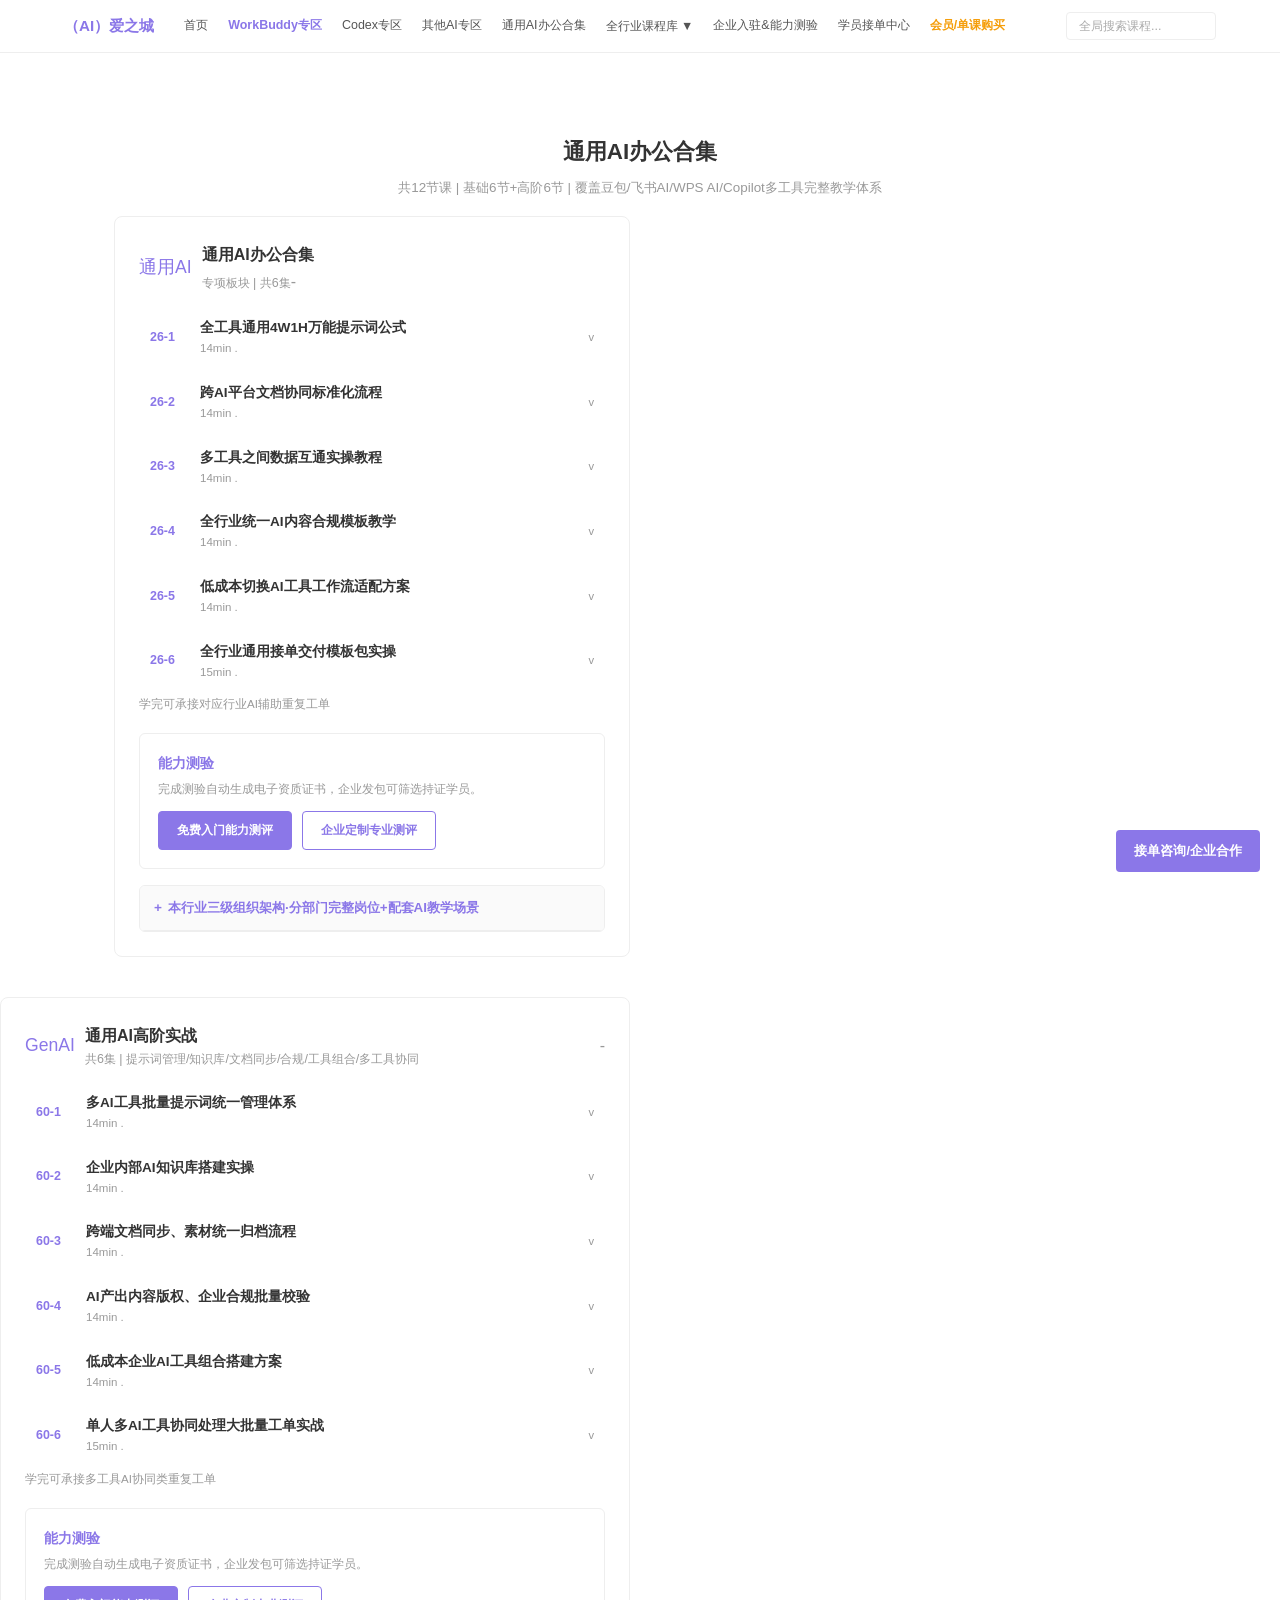
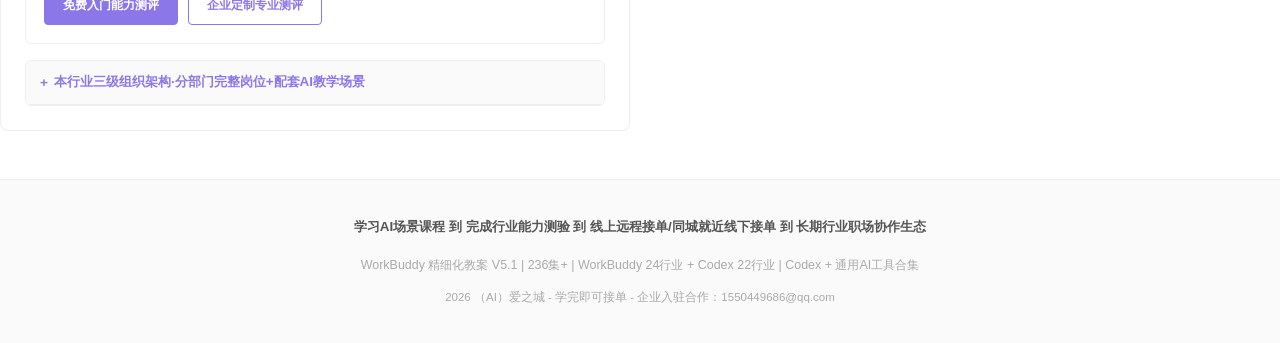
==== commit 6b3cd6d3: "新增: 其他AI专区板块-独立页面+导航入口+首页卡片+标签+自适应4列布局" ====
--- a/ai-universal.html
+++ b/ai-universal.html
@@ -17,6 +17,7 @@
       <a href="index.html">首页</a>
       <a href="workbuddy.html" class="accent">WorkBuddy专区</a>
       <a href="codex.html">Codex专区</a>
+      <a href="other-ai.html">其他AI专区</a>
       <a href="ai-universal.html">通用AI办公合集</a>
       <div class="dropdown">
         <button class="dropbtn">全行业课程库 ▼</button>
--- a/styles.css
+++ b/styles.css
@@ -143,7 +143,7 @@
 /* ====== Banner Cards ====== */
 .banner-cards {
   display: grid;
-  grid-template-columns: repeat(3, 1fr);
+  grid-template-columns: repeat(auto-fill, minmax(240px, 1fr));
   gap: 16px;
   margin-top: 28px;
 }
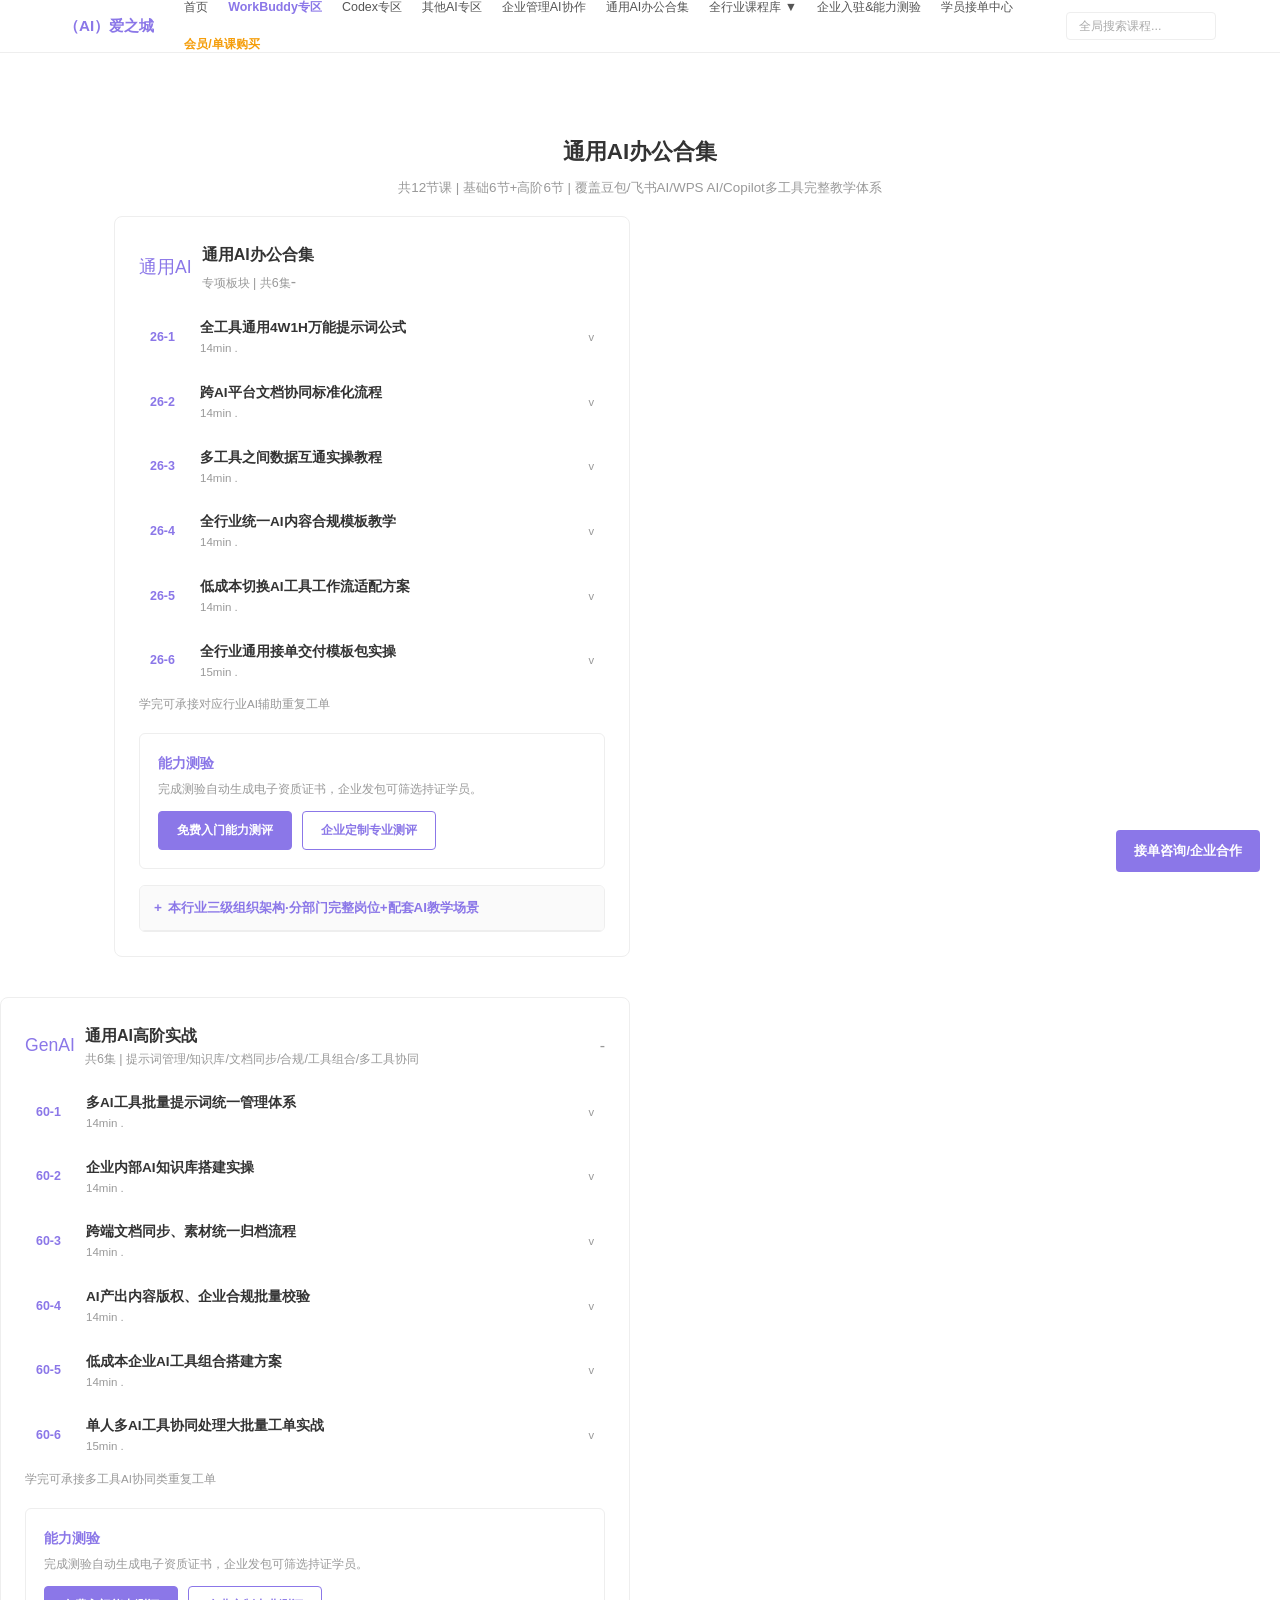
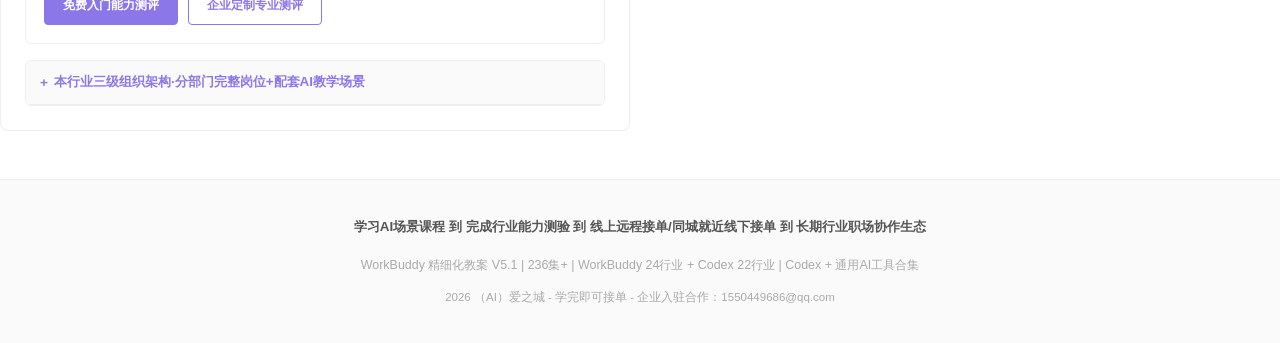
==== commit 75954e95: "新增: 企业管理AI协作板块-8集课程(协作基础+流程设计)-三级岗位体系" ====
--- a/ai-universal.html
+++ b/ai-universal.html
@@ -18,6 +18,7 @@
       <a href="workbuddy.html" class="accent">WorkBuddy专区</a>
       <a href="codex.html">Codex专区</a>
       <a href="other-ai.html">其他AI专区</a>
+      <a href="enterprise-ai.html">企业管理AI协作</a>
       <a href="ai-universal.html">通用AI办公合集</a>
       <div class="dropdown">
         <button class="dropbtn">全行业课程库 ▼</button>
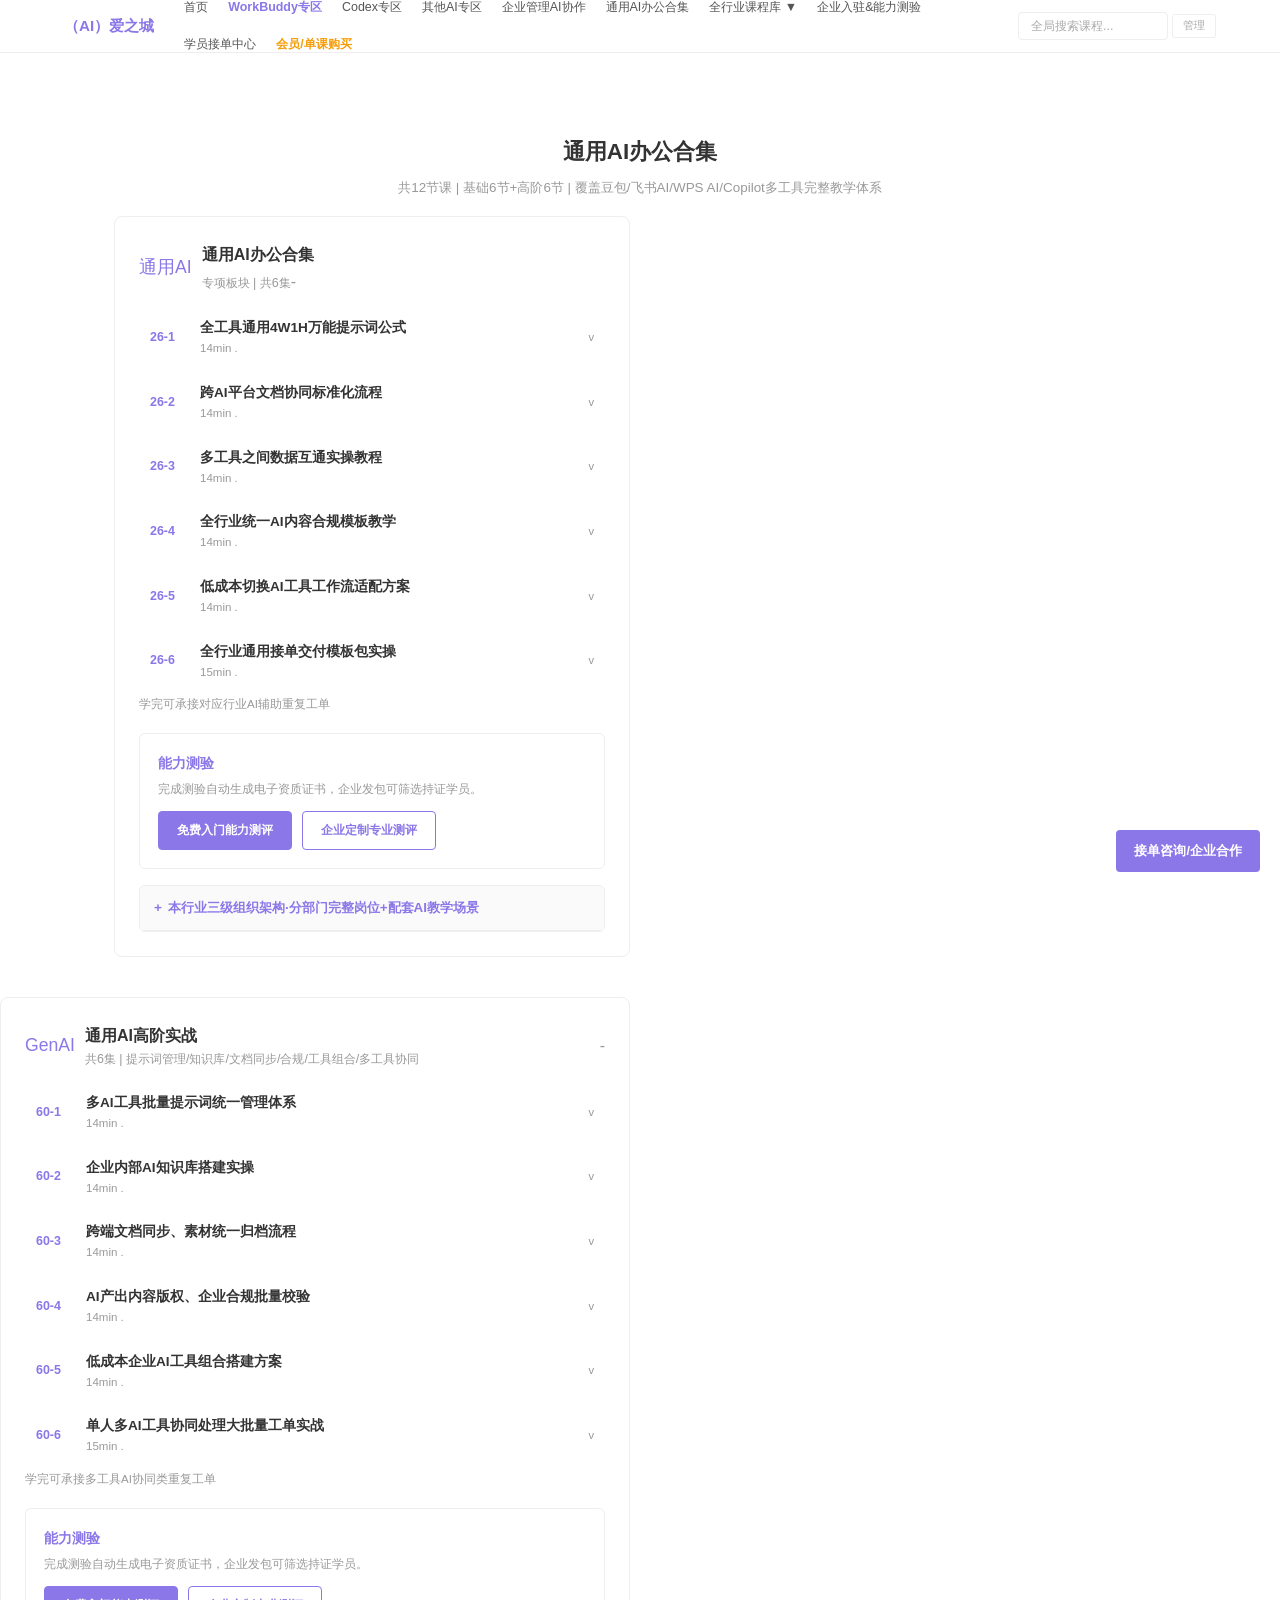
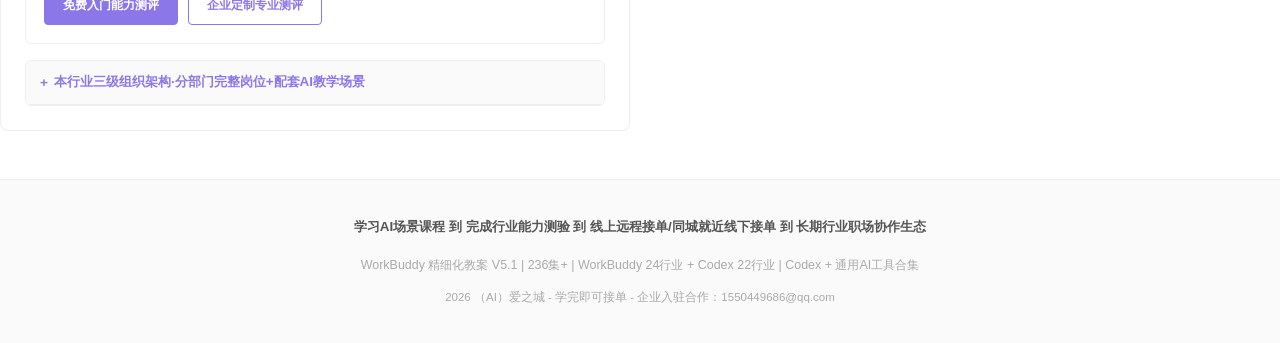
==== commit 765b9320: "新增: 管理员本地视频上传系统-IndexedDB+权限控制+课程/岗位双维度上传-8页面覆盖" ====
--- a/ai-universal.html
+++ b/ai-universal.html
@@ -581,5 +581,6 @@
 </script>
 <script>
 </script>
+<script src="admin.js"></script>
 </body>
 </html>
--- a/styles.css
+++ b/styles.css
@@ -153,7 +153,11 @@
   border-radius: 6px;
   padding: 20px;
   text-align: left;
-}
+  text-decoration: none;
+  display: block;
+  transition: border-color 0.15s;
+}
+a.banner-card:hover { border-color: var(--accent); }
 .banner-card .bc-icon { font-size: 1.2rem; margin-bottom: 6px; color: var(--accent); font-weight: 700; }
 .banner-card .bc-title { font-weight: 700; font-size: 0.92rem; margin-bottom: 6px; color: var(--text); }
 .banner-card .bc-desc { font-size: 0.78rem; color: var(--sub); line-height: 1.6; }
@@ -523,3 +527,32 @@
 
 /* ====== Smooth transition defaults ====== */
 .top-nav, .category-card, .job-panel, .ability-test-block, .float-btn { transition: opacity 0.2s ease; }
+
+/* ====== Admin Upload System ====== */
+.au-login-btn {
+  margin-left: auto;
+  padding: 4px 10px;
+  border: 1px solid var(--border);
+  border-radius: 3px;
+  background: #fff;
+  color: #aaa;
+  font-size: 0.68rem;
+  cursor: pointer;
+  font-family: inherit;
+  white-space: nowrap;
+}
+.au-login-btn:hover { border-color: var(--accent); color: var(--accent); }
+.au-area { margin-top: 8px; padding: 8px; border: 1px dashed var(--border); border-radius: 4px; }
+.au-area .au-btn {
+  padding: 4px 10px; border: 1px solid var(--border); border-radius: 3px;
+  background: #fff; color: #888; font-size: 0.68rem; cursor: pointer;
+  font-family: inherit; margin-right: 4px;
+}
+.au-area .au-btn:hover { border-color: var(--accent); color: var(--accent); }
+.au-area .au-del:hover { border-color: #e17055; color: #e17055; }
+.au-file { display: none; }
+.au-hint { font-size: 0.62rem; color: #bbb; margin-top: 4px; }
+.au-preview { margin-top: 6px; }
+.au-video { width: 100%; max-width: 360px; border-radius: 4px; border: 1px solid var(--border); background: #000; }
+.au-actions { margin-top: 4px; display: flex; gap: 4px; }
+@media(max-width:768px){ .au-video{max-width:100%;} }
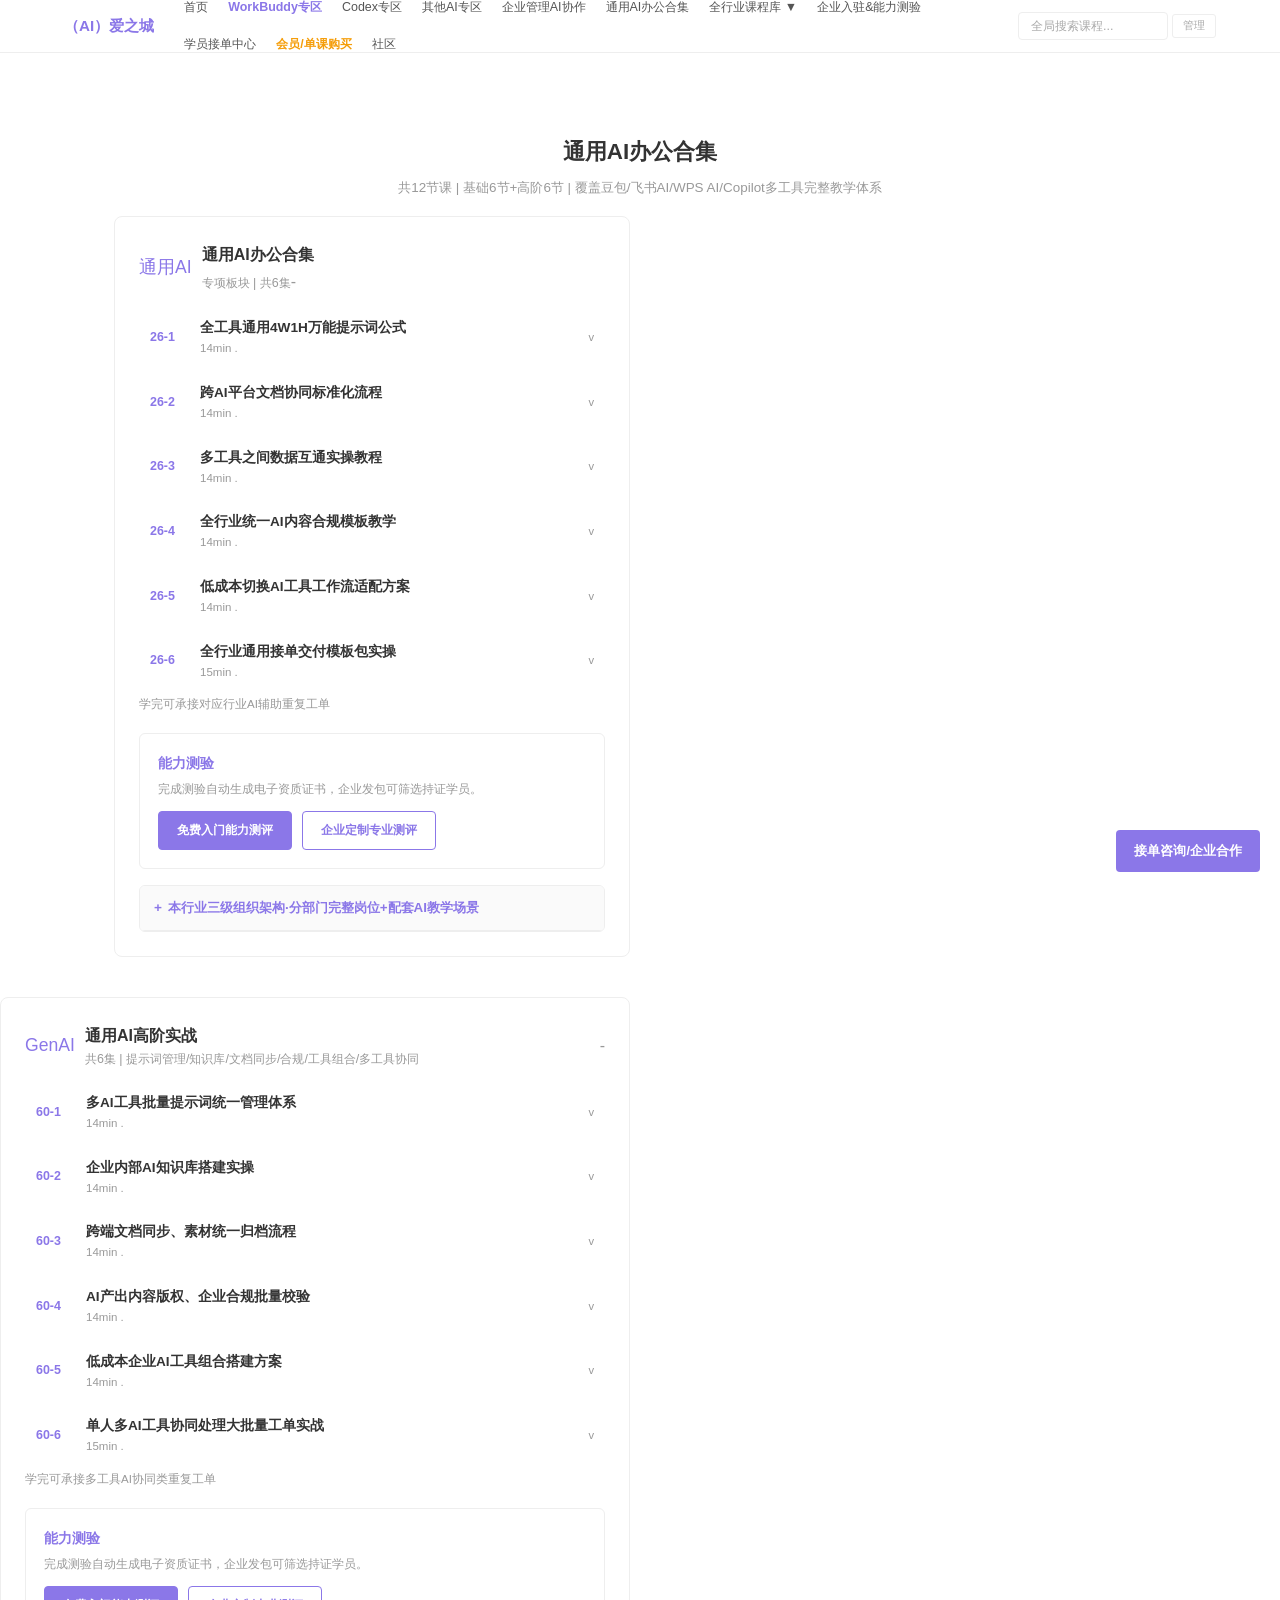
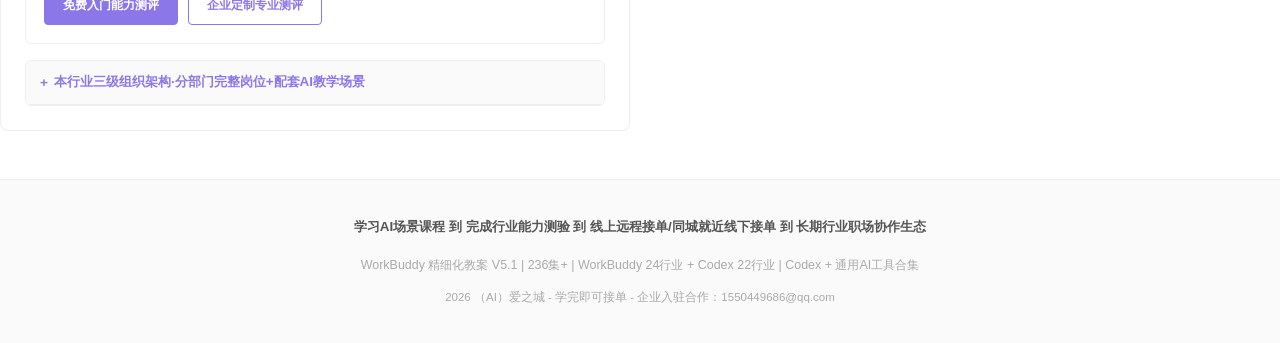
==== commit e88b08b2: "新增: 社区模块-交流讨论+好友系统+个人中心-localStorage持久化-全站导航入口" ====
--- a/ai-universal.html
+++ b/ai-universal.html
@@ -41,6 +41,8 @@
       <a href="enterprise.html">企业入驻&amp;能力测验</a>
       <a href="order-center.html">学员接单中心</a>
       <a href="enterprise.html#pricing" style="color:#f59e0b;font-weight:700;">会员/单课购买</a>
+    
+      <a href="community.html">社区</a>
     </div>
     <div class="nav-search">
       <input type="text" id="navSearch" placeholder="全局搜索课程..." oninput="applyFilters()">
